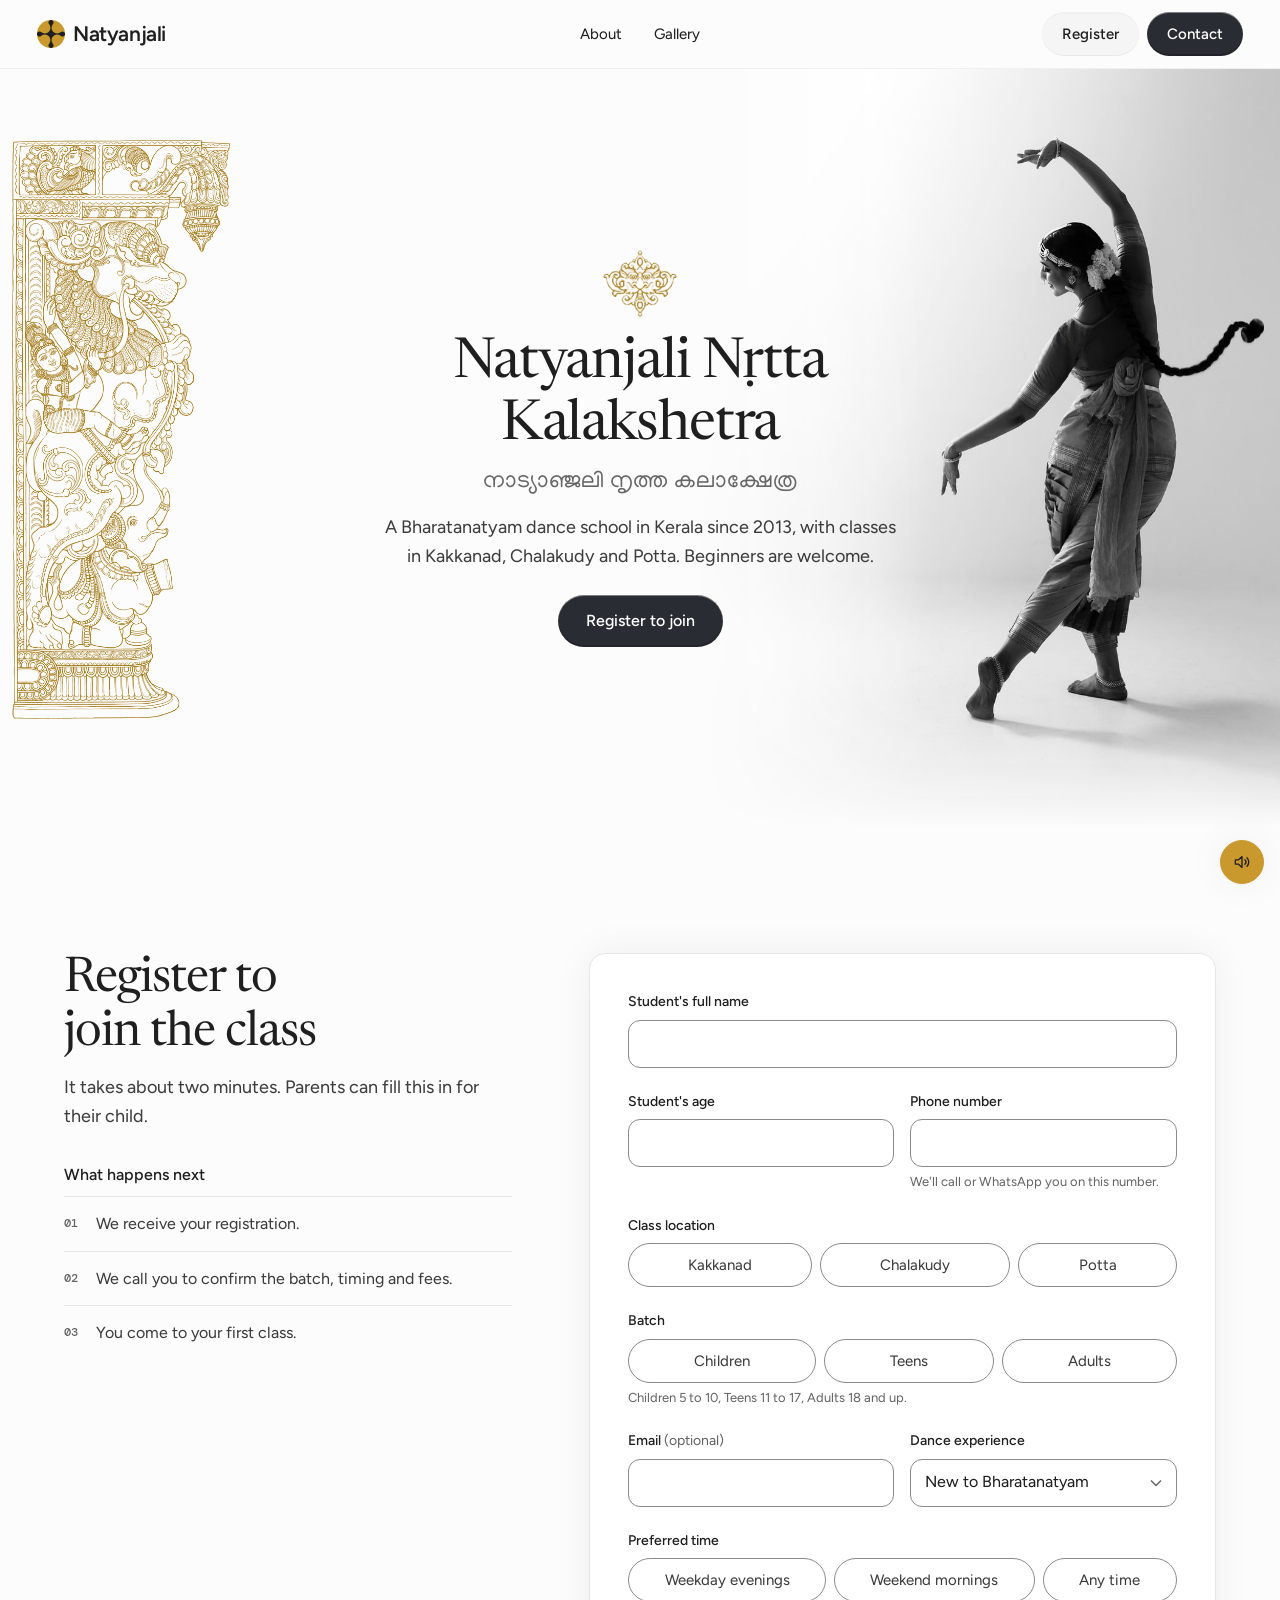
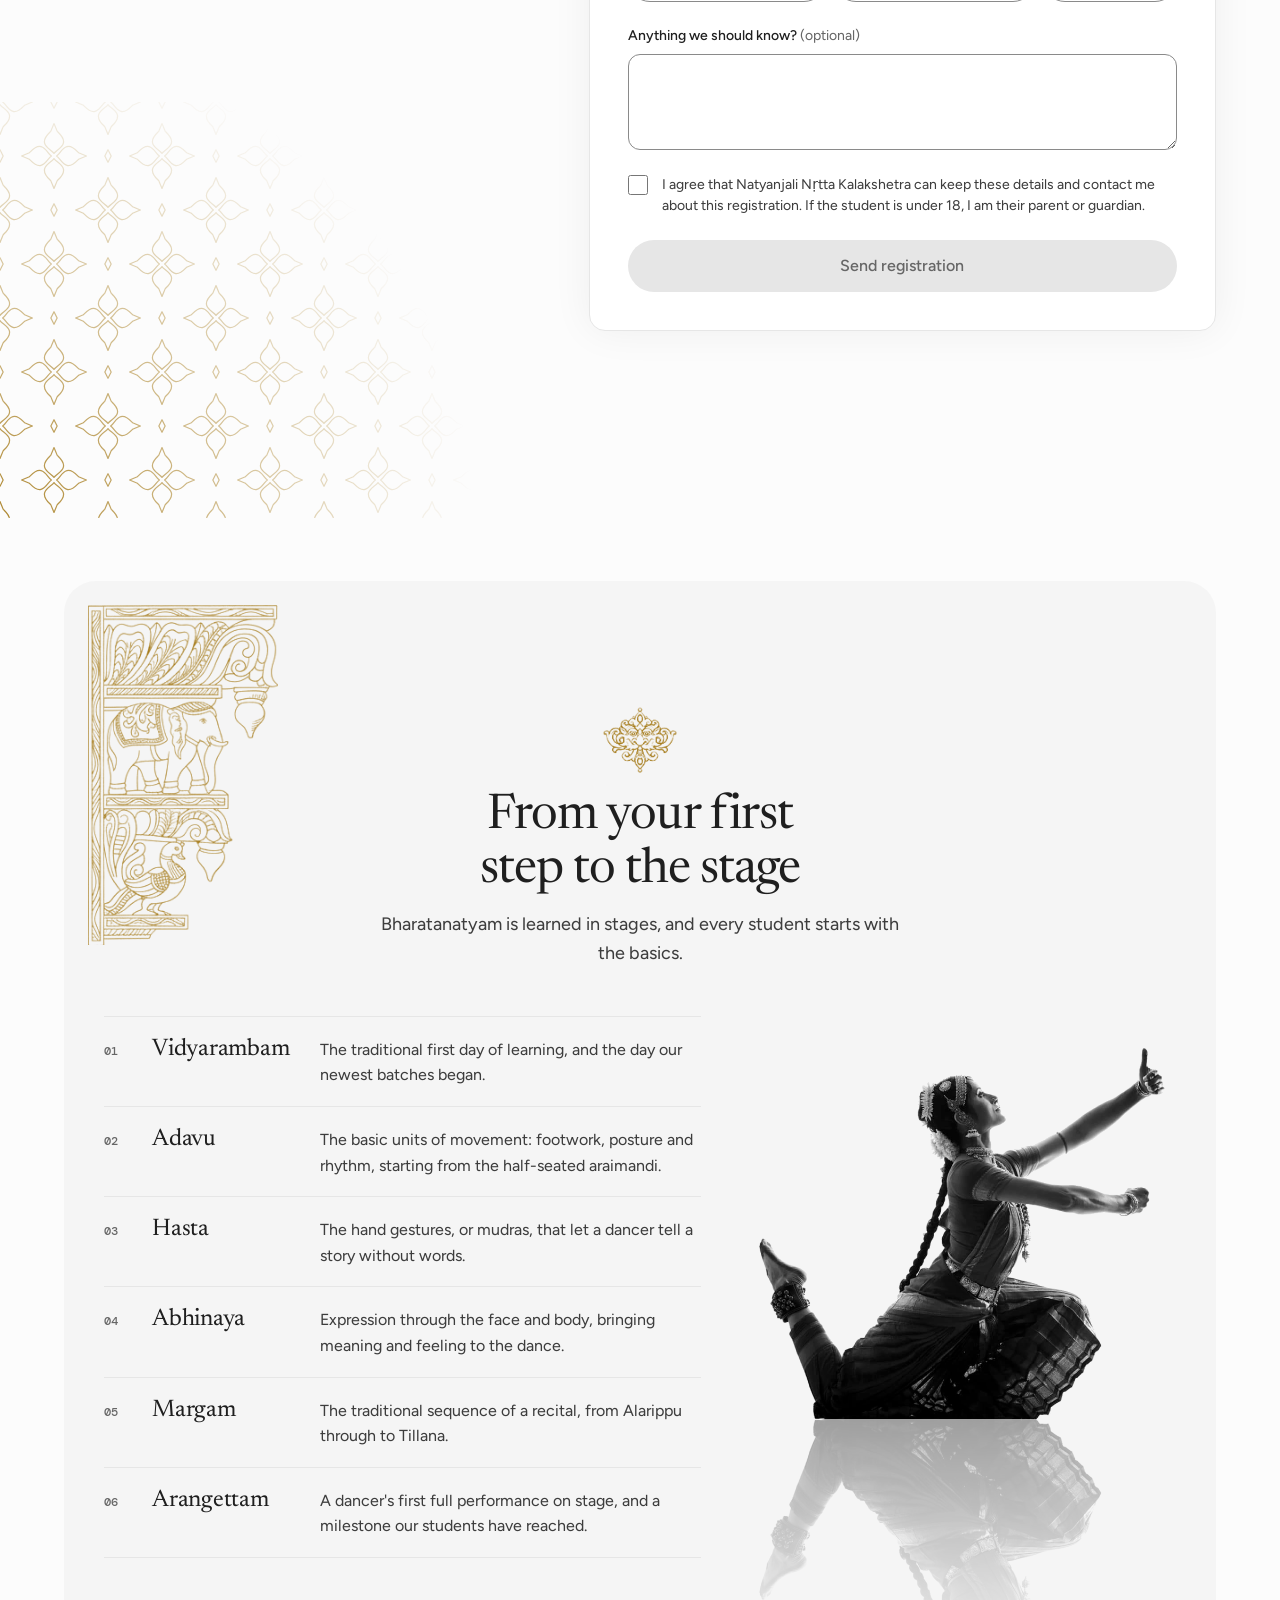
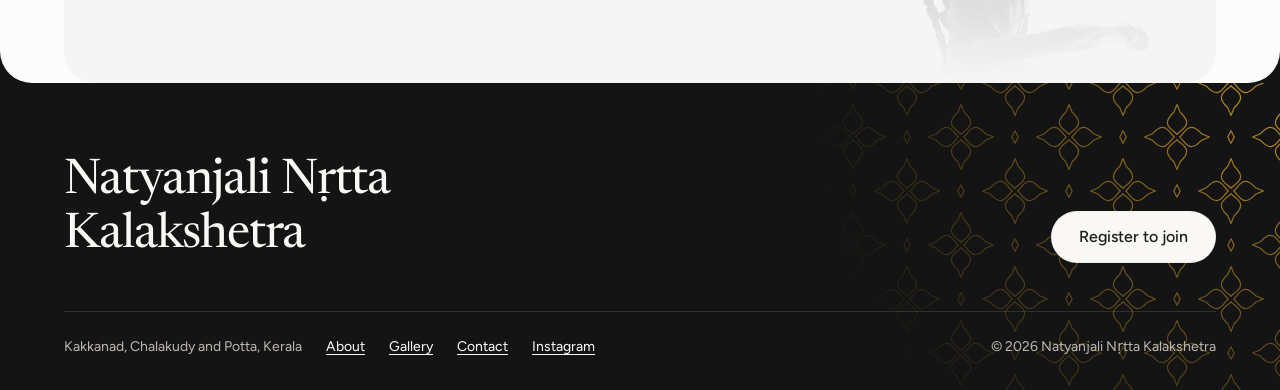
==== index.html @ d90ac561 "Preview of the Natyanjali Nṛtta Kalakshetra website Temporary copy for client review. It will be del" ====
<!doctype html>
<html lang="en">
<head>
  <meta charset="utf-8">
  <meta name="robots" content="noindex, nofollow">
  <meta name="viewport" content="width=device-width, initial-scale=1">
  <title>Natyanjali Nṛtta Kalakshetra | Bharatanatyam classes in Kerala</title>
  <meta name="description" content="Register to learn Bharatanatyam at Natyanjali Nṛtta Kalakshetra, a dance school in Kerala since 2013, with classes in Kakkanad, Chalakudy and Potta.">
  <meta property="og:title" content="Natyanjali Nṛtta Kalakshetra">
  <meta property="og:description" content="Bharatanatyam classes in Kakkanad, Chalakudy and Potta, Kerala. Register to join.">
  <meta property="og:type" content="website">
  <meta name="theme-color" content="#fcfcfc">
  <link rel="icon" href="favicon.svg" type="image/svg+xml">
  <link rel="preload" as="image" href="images/dancer-standing.jpg">
  <link rel="preconnect" href="https://fonts.googleapis.com">
  <link rel="preconnect" href="https://fonts.gstatic.com" crossorigin>
  <link rel="stylesheet" href="https://fonts.googleapis.com/css2?family=DM+Mono:wght@400&family=Figtree:wght@300..700&family=Manjari:wght@400&family=Newsreader:opsz,wght@6..72,400&display=swap">
  <script>
    // Opening animations only run on a visible page. They finish in under 2 seconds, so the
    // class always comes off at 2.5: if they ever stall, the text still appears.
    if (document.visibilityState === "visible" && !matchMedia("(prefers-reduced-motion: reduce)").matches) {
      document.documentElement.classList.add("animate-in");
      setTimeout(function () { document.documentElement.classList.remove("animate-in"); }, 2500);
    }
  </script>
  <link rel="stylesheet" href="css/tokens.css">
  <link rel="stylesheet" href="css/site.css">
</head>
<body>
  <a class="skip-link" href="#register">Skip to registration</a>

  <div class="page">
    <header class="nav">
      <div class="wrap nav-inner">
        <a class="brand" href="#top" aria-label="Natyanjali, back to top">
          <img src="favicon.svg" alt="" width="28" height="28">
          Natyanjali
        </a>
        <nav class="nav-links" aria-label="Pages">
          <a href="about.html">About</a>
          <a href="gallery.html">Gallery</a>
        </nav>
        <div class="nav-actions">
          <a class="btn btn-secondary" href="#register">Register</a>
          <a class="btn btn-primary" href="contact.html">Contact</a>
        </div>
      </div>
    </header>

    <main id="top">
      <section class="hero">
        <img class="hero-pillar" src="images/temple-pillar-gold.png" alt="" width="426" height="1131">
        <div class="wrap hero-inner">
          <div class="hero-text">
            <div class="ornament" aria-hidden="true">
              <img src="images/ornament-gold.png" alt="" width="390" height="352">
            </div>
            <h1 class="display">Natyanjali Nṛtta Kalakshetra</h1>
            <p class="hero-malayalam" lang="ml">നാട്യാഞ്ജലി നൃത്ത കലാക്ഷേത്ര</p>
            <p class="lede">A Bharatanatyam dance school in Kerala since 2013, with classes in Kakkanad, Chalakudy and Potta. Beginners are welcome.</p>
            <a class="btn btn-primary btn-large" href="#register">Register to join</a>
          </div>
        </div>
        <div class="hero-photo">
          <img src="images/dancer-standing.jpg" alt="A Bharatanatyam dancer seen from behind, one arm raised in a graceful curve, her long braid swinging out." width="1200" height="1500" fetchpriority="high">
        </div>
      </section>

      <section class="section wrap register" id="register" aria-labelledby="register-title">
        <div class="register-grid">
          <div class="register-intro">
            <h2 class="title" id="register-title">Register to join the class</h2>
            <p class="lede">It takes about two minutes. Parents can fill this in for their child.</p>
            <h3 class="next-steps-title">What happens next</h3>
            <ol class="next-steps">
              <li><span class="label">01</span><span>We receive your registration.</span></li>
              <li><span class="label">02</span><span>We call you to confirm the batch, timing and fees.</span></li>
              <li><span class="label">03</span><span>You come to your first class.</span></li>
            </ol>
          </div>

          <div class="card form-card">
            <form id="registration-form" novalidate>
              <div class="form-grid">
                <div class="field span-2" data-field="studentName">
                  <label class="field-label" for="studentName">Student's full name</label>
                  <input class="input" id="studentName" name="studentName" type="text" autocomplete="name" maxlength="120" required>
                  <p class="field-error" hidden></p>
                </div>

                <div class="field" data-field="age">
                  <label class="field-label" for="age">Student's age</label>
                  <input class="input" id="age" name="age" type="number" inputmode="numeric" min="3" max="99" required>
                  <p class="field-error" hidden></p>
                </div>

                <div class="field" data-field="phone">
                  <label class="field-label" for="phone">Phone number</label>
                  <input class="input" id="phone" name="phone" type="tel" inputmode="tel" autocomplete="tel" maxlength="20" required aria-describedby="phone-hint">
                  <p class="hint" id="phone-hint">We'll call or WhatsApp you on this number.</p>
                  <p class="field-error" hidden></p>
                </div>

                <fieldset class="field span-2" data-field="location">
                  <legend class="group-label">Class location</legend>
                  <div class="choice-row choice-short">
                    <label class="choice"><input type="radio" name="location" value="Kakkanad" required><span>Kakkanad</span></label>
                    <label class="choice"><input type="radio" name="location" value="Chalakudy"><span>Chalakudy</span></label>
                    <label class="choice"><input type="radio" name="location" value="Potta"><span>Potta</span></label>
                  </div>
                  <p class="field-error" hidden></p>
                </fieldset>

                <fieldset class="field span-2" data-field="batch">
                  <legend class="group-label">Batch</legend>
                  <div class="choice-row choice-short">
                    <label class="choice"><input type="radio" name="batch" value="Children" required><span>Children</span></label>
                    <label class="choice"><input type="radio" name="batch" value="Teens"><span>Teens</span></label>
                    <label class="choice"><input type="radio" name="batch" value="Adults"><span>Adults</span></label>
                  </div>
                  <p class="hint">Children 5 to 10, Teens 11 to 17, Adults 18 and up.</p>
                  <p class="field-error" hidden></p>
                </fieldset>

                <div class="field span-2" data-field="guardianName" id="guardian-field" hidden>
                  <label class="field-label" for="guardianName">Parent or guardian's name</label>
                  <input class="input" id="guardianName" name="guardianName" type="text" maxlength="120">
                  <p class="field-error" hidden></p>
                </div>

                <div class="field" data-field="email">
                  <label class="field-label" for="email">Email <span class="optional">(optional)</span></label>
                  <input class="input" id="email" name="email" type="email" autocomplete="email" maxlength="160">
                  <p class="field-error" hidden></p>
                </div>

                <div class="field" data-field="experience">
                  <label class="field-label" for="experience">Dance experience</label>
                  <select class="input" id="experience" name="experience">
                    <option>New to Bharatanatyam</option>
                    <option>Some training</option>
                    <option>Several years of training</option>
                    <option>Arangettam completed</option>
                  </select>
                </div>

                <fieldset class="field span-2" data-field="preferredTime">
                  <legend class="group-label">Preferred time</legend>
                  <div class="choice-row">
                    <label class="choice"><input type="radio" name="preferredTime" value="Weekday evenings" required><span>Weekday evenings</span></label>
                    <label class="choice"><input type="radio" name="preferredTime" value="Weekend mornings"><span>Weekend mornings</span></label>
                    <label class="choice"><input type="radio" name="preferredTime" value="Any time"><span>Any time</span></label>
                  </div>
                  <p class="field-error" hidden></p>
                </fieldset>

                <div class="field span-2" data-field="message">
                  <label class="field-label" for="message">Anything we should know? <span class="optional">(optional)</span></label>
                  <textarea class="input" id="message" name="message" rows="3" maxlength="1000"></textarea>
                </div>

                <div class="trap" aria-hidden="true">
                  <label for="website">Leave this empty</label>
                  <input id="website" name="website" type="text" tabindex="-1" autocomplete="off">
                </div>

                <div class="field span-2" data-field="consent">
                  <label class="consent">
                    <input type="checkbox" id="consent" name="consent" required>
                    <span>I agree that Natyanjali Nṛtta Kalakshetra can keep these details and contact me about this registration. If the student is under 18, I am their parent or guardian.</span>
                  </label>
                  <p class="field-error" hidden></p>
                </div>

                <div class="form-alert span-2" id="form-alert" role="alert" hidden></div>

                <div class="span-2">
                  <button class="btn btn-primary btn-large btn-block is-waiting" id="submit-button" type="submit">Send registration</button>
                </div>
              </div>
            </form>

            <div class="done" id="form-done" tabindex="-1" hidden>
              <div class="done-check" aria-hidden="true">
                <svg width="24" height="24" viewBox="0 0 24 24" fill="none" stroke="currentColor" stroke-width="2.2"><path d="m5 12.5 4.5 4.5L19 7.5"/></svg>
              </div>
              <h3 class="heading" id="done-title"></h3>
              <p id="done-text"></p>
              <div class="done-actions">
                <a class="btn btn-primary" id="done-whatsapp" target="_blank" rel="noopener" hidden>Send on WhatsApp</a>
                <button class="btn btn-secondary" id="done-again" type="button">Register another student</button>
              </div>
            </div>
          </div>
        </div>
      </section>

      <div class="wrap about-journey">
        <section class="section journey-panel" id="journey" aria-labelledby="journey-title">
          <img class="journey-bracket" src="images/temple-bracket-gold.png" alt="" width="212" height="380" loading="lazy">
          <div class="wrap">
            <div class="section-head">
              <div class="ornament" aria-hidden="true">
                <img src="images/ornament-gold.png" alt="" width="390" height="352">
              </div>
              <h2 class="title" id="journey-title">From your first step to the stage</h2>
              <p class="lede">Bharatanatyam is learned in stages, and every student starts with the basics.</p>
            </div>
            <div class="journey-grid">
              <ol class="journey-list">
                <li>
                  <span class="label">01</span>
                  <span class="journey-name">Vidyarambam</span>
                  <span class="journey-text">The traditional first day of learning, and the day our newest batches began.</span>
                </li>
                <li>
                  <span class="label">02</span>
                  <span class="journey-name">Adavu</span>
                  <span class="journey-text">The basic units of movement: footwork, posture and rhythm, starting from the half-seated araimandi.</span>
                </li>
                <li>
                  <span class="label">03</span>
                  <span class="journey-name">Hasta</span>
                  <span class="journey-text">The hand gestures, or mudras, that let a dancer tell a story without words.</span>
                </li>
                <li>
                  <span class="label">04</span>
                  <span class="journey-name">Abhinaya</span>
                  <span class="journey-text">Expression through the face and body, bringing meaning and feeling to the dance.</span>
                </li>
                <li>
                  <span class="label">05</span>
                  <span class="journey-name">Margam</span>
                  <span class="journey-text">The traditional sequence of a recital, from Alarippu through to Tillana.</span>
                </li>
                <li>
                  <span class="label">06</span>
                  <span class="journey-name">Arangettam</span>
                  <span class="journey-text">A dancer's first full performance on stage, and a milestone our students have reached.</span>
                </li>
              </ol>
              <figure class="seated-figure">
                <img src="images/dancer-seated.png" alt="A Bharatanatyam dancer kneeling in a low pose, both arms stretched forward and her gaze lifted." width="960" height="952" loading="lazy">
                <div class="seated-reflection" aria-hidden="true">
                  <img src="images/dancer-seated.png" alt="" width="960" height="952" loading="lazy">
                </div>
              </figure>
            </div>
          </div>
        </section>
      </div>

    </main>
  </div>

  <footer class="footer">
    <div class="wrap">
      <div class="footer-top">
        <p class="footer-name">Natyanjali Nṛtta Kalakshetra</p>
        <a class="btn btn-secondary btn-large" href="#register">Register to join</a>
      </div>
      <div class="footer-bottom">
        <ul class="footer-contact" id="footer-contact">
          <li id="footer-address">Kerala, India</li>
          <li><a href="about.html">About</a></li>
          <li><a href="gallery.html">Gallery</a></li>
          <li><a href="contact.html">Contact</a></li>
          <li><a id="footer-instagram" target="_blank" rel="noopener">Instagram</a></li>
        </ul>
        <span>&copy; <span id="year">2026</span> Natyanjali Nṛtta Kalakshetra</span>
      </div>
    </div>
    <div class="footer-rosette" aria-hidden="true">
      <svg id="rosette" viewBox="0 0 1000 1000"></svg>
    </div>
  </footer>

  <script src="js/config.js"></script>
  <script src="js/main.js"></script>
  <script src="js/music.js"></script>
</body>
</html>
---- css/tokens.css ----
/* ==========================================================================
   Natyanjali design tokens
   Values follow the visual language of sarvam.ai/brand-guidelines.
   Change a value here and it updates across the whole site.
   See DESIGN.md for how each token is meant to be used.
   ========================================================================== */

:root {
  color-scheme: light;

  /* Surfaces */
  --surface: #fcfcfc;
  --surface-raised: #ffffff;
  --surface-2: #f5f5f5;
  --surface-3: #f0f0f0;
  --surface-inverse: #141414;

  /* Strokes */
  --stroke: #e6e6e6;
  --stroke-soft: #f0f0f0;
  --stroke-strong: #8a8a8a; /* form controls: 3:1 against the surface */

  /* Text */
  --text: #1f1f1f;
  --text-2: #3d3d3d;
  --text-3: #666666;
  --text-inverse: #faf8f5;
  --text-inverse-2: #b9b4ae;

  /* Brand */
  --blue: #393cc1;
  --ink: #2a2c33; /* primary button */
  --danger: #b3261e;

  /* The footer rosette. The logo's disc in favicon.svg uses the same value. */
  --gold-on-dark: #c9992e;

  /* Type families */
  --font-display: "Newsreader", "Noto Serif Malayalam", Georgia, serif;
  --font-body: "Figtree", "Noto Sans Malayalam", system-ui, sans-serif;
  --font-mono: "DM Mono", ui-monospace, Menlo, monospace;
  --font-malayalam: "Manjari", "Noto Sans Malayalam", sans-serif;

  /* Type scale */
  --text-display: clamp(2.5rem, 1.45rem + 4.6vw, 4.5rem);
  --text-title: clamp(2rem, 1.55rem + 1.9vw, 3.25rem);
  --text-heading: 1.625rem;
  --text-lede: 1.125rem;
  --text-body: 1rem;
  --text-small: 0.875rem;
  --text-label: 0.75rem;

  --weight-regular: 425;
  --weight-medium: 525;

  /* Spacing */
  --space-1: 0.25rem;
  --space-2: 0.5rem;
  --space-3: 0.75rem;
  --space-4: 1rem;
  --space-5: 1.5rem;
  --space-6: 2rem;
  --space-7: 3rem;
  --space-8: 4.5rem;
  --space-9: clamp(4.5rem, 3rem + 6vw, 8rem);

  /* Layout */
  --page-max: 72rem;
  --reading-max: 36rem;
  --gutter: clamp(1rem, 0.5rem + 2.5vw, 2.5rem);
  --nav-height: 68px;

  /* Radii */
  --radius-sm: 0.5rem;
  --radius-md: 0.75rem;
  --radius-lg: 1rem;
  --radius-xl: 2rem;
  --radius-pill: 999px;

  /* Elevation */
  --shadow-card: 0 0 40px 0 #0000000f;
  --shadow-button-primary: inset 0 1px 0 0 #ffffff66, inset 0 -2px 0 0 #00000033;
  --shadow-button-secondary: inset 0 2px 0 0 #c8c8c81a, inset 0 -1px 0 0 #0000000d;

  /* Focus */
  --focus-ring: 0 0 0 3px #393cc140;
  --danger-ring: 0 0 0 3px #b3261e26;

  /* Motion */
  --ease-out: cubic-bezier(0.16, 1, 0.3, 1);
  --ease-in-out: cubic-bezier(0.4, 0, 0.2, 1);
  --duration-fast: 150ms;
  --duration-base: 450ms;
}
---- css/site.css ----
/* ==========================================================================
   Base
   ========================================================================== */

*, *::before, *::after { box-sizing: border-box; }

html {
  scroll-behavior: smooth;
  scroll-padding-top: calc(var(--nav-height) + var(--space-5));
  -webkit-text-size-adjust: 100%;
}

body {
  margin: 0;
  background: var(--surface-inverse);
  color: var(--text-2);
  font-family: var(--font-body);
  font-size: var(--text-body);
  font-weight: var(--weight-regular);
  line-height: 1.6;
  -webkit-font-smoothing: antialiased;
}

h1, h2, h3, p, ol, ul, dl, dd, fieldset, legend { margin: 0; padding: 0; }
ol, ul { list-style: none; }
fieldset { border: 0; min-width: 0; }
a { color: inherit; }
img, svg, iframe { display: block; max-width: 100%; }
img { height: auto; }
[hidden] { display: none !important; }

:focus-visible {
  outline: 2px solid var(--blue);
  outline-offset: 2px;
}

.skip-link {
  position: absolute;
  left: var(--space-4);
  top: -4rem;
  z-index: 100;
  padding: var(--space-2) var(--space-4);
  border-radius: var(--radius-pill);
  background: var(--ink);
  color: #fff;
}
.skip-link:focus { top: var(--space-3); }

.page {
  background: var(--surface);
  border-radius: 0 0 var(--radius-xl) var(--radius-xl);
}

.wrap {
  width: min(100%, calc(var(--page-max) + var(--gutter) * 2));
  margin-inline: auto;
  padding-inline: var(--gutter);
}

/* ==========================================================================
   Type
   ========================================================================== */

.display, .title {
  color: var(--text);
  font-family: var(--font-display);
  font-weight: 400;
  letter-spacing: -0.02em;
  line-height: 1.1;
  text-wrap: balance;
}
.display { font-size: var(--text-display); }
.title { font-size: var(--text-title); }

.lede {
  color: var(--text-2);
  font-size: var(--text-lede);
  line-height: 1.6;
  text-wrap: pretty;
}

.heading {
  color: var(--text);
  font-size: var(--text-heading);
  font-weight: var(--weight-medium);
  line-height: 1.33;
}

.label {
  font-family: var(--font-mono);
  font-size: var(--text-label);
  letter-spacing: 0.02em;
  line-height: 1.35;
}

/* The small gold ornament that sits above headings */
.ornament {
  width: 76px;
  margin-inline: auto;
}
.ornament img { width: 100%; height: auto; }

/* ==========================================================================
   Buttons
   ========================================================================== */

.btn {
  display: inline-flex;
  align-items: center;
  justify-content: center;
  gap: var(--space-2);
  min-height: 44px;
  padding: var(--space-2) 1.25rem;
  border: 0;
  border-radius: var(--radius-pill);
  font: inherit;
  font-size: 0.9375rem;
  font-weight: var(--weight-medium);
  line-height: 1.2;
  text-decoration: none;
  cursor: pointer;
  transition: background-color var(--duration-fast) var(--ease-in-out), color var(--duration-fast) var(--ease-in-out), box-shadow var(--duration-fast) var(--ease-in-out), transform var(--duration-fast) var(--ease-in-out);
}
.btn:active { transform: translateY(1px); }

.btn-primary {
  background: var(--ink);
  box-shadow: var(--shadow-button-primary);
  color: #fff;
}
/* On hover the button fills with gold and the text turns dark, which keeps it readable (about 6:1). */
.btn-primary:hover:not(.is-waiting) {
  background: var(--gold-on-dark);
  box-shadow: none;
  color: var(--text);
}

.btn-secondary {
  background: var(--surface-2);
  box-shadow: var(--shadow-button-secondary);
  color: var(--text);
}
.btn-secondary:hover { background: var(--stroke); }

.btn-large { min-height: 52px; padding-inline: 1.75rem; font-size: 1rem; }
.btn-block { width: 100%; }

/* Waits for the consent tick. Still clickable, so it can explain what's missing. */
.btn-primary.is-waiting { background: var(--stroke); box-shadow: none; color: var(--text-3); }
.btn-primary[aria-busy="true"] { cursor: progress; opacity: 0.75; }

/* ==========================================================================
   Navigation
   ========================================================================== */

.nav {
  position: sticky;
  top: 0;
  z-index: 50;
  background: #fcfcfcd9;
  -webkit-backdrop-filter: blur(14px);
  backdrop-filter: blur(14px);
  box-shadow: 0 1px 0 var(--stroke-soft);
}

/* The bar runs the full width of the screen: logo at the far left, buttons at the far right, with the same padding either side */
.nav-inner {
  display: grid;
  grid-template-columns: 1fr auto 1fr;
  align-items: center;
  gap: var(--space-5);
  height: var(--nav-height);
  width: 100%;
  margin: 0;
  padding-inline: clamp(1rem, 0.4rem + 2.4vw, 2.5rem);
}
.brand { justify-self: start; }

.brand {
  display: inline-flex;
  align-items: center;
  gap: var(--space-2);
  color: var(--text);
  font-size: 1.3125rem;
  font-weight: 600;
  letter-spacing: -0.02em;
  text-decoration: none;
}
.brand img { width: 28px; height: 28px; }

.nav-links { display: flex; gap: var(--space-6); }
.nav-links a {
  color: var(--text);
  font-size: 0.9375rem;
  text-decoration: none;
}
.nav-links a:hover { color: var(--text-3); }

.nav-actions { display: flex; justify-self: end; gap: var(--space-2); }

/* ==========================================================================
   Hero: the title on the left, the dancer on the right, as one section
   ========================================================================== */

.hero {
  position: relative;
  display: flex;
  align-items: center;
  overflow: hidden;
  min-height: var(--hero-h);
}

.hero-inner { position: relative; z-index: 1; padding-block: var(--space-7); }

/* The gold temple pillar on the left balances the dancer on the right. Both are sized from the same
   height (--hero-h) so the pillar always runs from her raised hand down to her feet. */
.hero {
  --hero-h: min(calc(100svh - var(--nav-height)), 760px);
  --fig-scale: 1.2;                                  /* the photo's height, as a multiple of --hero-h */
  --fig-h: calc(var(--hero-h) * var(--fig-scale) * 0.634);   /* from her raised hand to her feet */
  --fig-base: calc(var(--hero-h) * var(--fig-scale) * 0.12); /* her feet, measured up from the section's bottom */
  --pillar-w: clamp(190px, 54vw, 320px);             /* phones only, see below */
  --pillar-edge: 0.75rem;
}
.hero-pillar {
  position: absolute;
  bottom: var(--fig-base);
  left: var(--pillar-edge);
  height: var(--fig-h);
  width: auto;
  pointer-events: none;
}

.hero .display { font-size: clamp(2.25rem, 4.4vw, 4rem); }

/* The text block is centred on the whole section. The dancer sits to its right, the pillar to its left. */
.hero-text {
  margin-inline: auto;
  width: min(32rem, 44vw);
  text-align: center;
}
.hero-text .ornament { margin: 0 auto var(--space-4); }

.hero-malayalam {
  margin-top: var(--space-2);
  color: var(--text-3);
  font-family: var(--font-malayalam);
  font-size: clamp(1.125rem, 1rem + 0.6vw, 1.5rem);
  line-height: 1.5;
}

.hero-text .lede { margin: var(--space-3) auto var(--space-5); }

/* The photo's light side and floor fade into the page. Its dark corner keeps the right edge. */
.hero-photo { position: absolute; inset: 0; pointer-events: none; }
.hero-photo img {
  position: absolute;
  /* On narrower screens the dancer moves further right, off the centred text. Her dark corner is just cropped. */
  right: calc(-1 * clamp(40px, (1560px - 100vw) * 0.5, 150px));
  bottom: 0;
  width: auto;
  max-width: none;
  height: calc(var(--hero-h) * var(--fig-scale));
  -webkit-mask-image: linear-gradient(90deg, transparent 0%, #000 32%), linear-gradient(180deg, #000 86%, transparent 100%);
  mask-image: linear-gradient(90deg, transparent 0%, #000 32%), linear-gradient(180deg, #000 86%, transparent 100%);
  -webkit-mask-composite: source-in;
  mask-composite: intersect;
}

/* On narrow laptop and tablet screens the dancer is a little smaller and sits further right, clear of the centred text */
@media (min-width: 861px) and (max-width: 1000px) {
  .hero { --fig-scale: 1; }
  .hero-photo img { right: -130px; }
}

/* ==========================================================================
   Registration
   ========================================================================== */

.register { padding-bottom: 0; }

.register-grid {
  display: grid;
  grid-template-columns: minmax(0, 5fr) minmax(0, 7fr);
  gap: clamp(var(--space-6), 6vw, 6rem);
  align-items: start;
}

.register-intro { position: sticky; top: calc(var(--nav-height) + var(--space-6)); }
.register-intro .lede { margin-top: var(--space-3); }

/* A soft clearing, so the gold pattern passes around this text and not through it */
.register-intro { background: var(--surface); box-shadow: 0 0 28px 28px var(--surface); }

.next-steps-title { margin-top: var(--space-6); margin-bottom: var(--space-2); color: var(--text); font-size: var(--text-body); font-weight: var(--weight-medium); }
.next-steps li {
  display: grid;
  grid-template-columns: 2rem 1fr;
  padding-block: 0.875rem;
  border-top: 1px solid var(--stroke);
}
.next-steps .label { padding-top: 0.25rem; color: var(--text-3); }

.card {
  background: var(--surface-raised);
  border: 1px solid var(--stroke);
  border-radius: var(--radius-lg);
}

.form-card { padding: clamp(var(--space-5), 3vw, 2.5rem); box-shadow: var(--shadow-card); }

/* ==========================================================================
   Form
   ========================================================================== */

.form-grid {
  display: grid;
  grid-template-columns: repeat(2, minmax(0, 1fr));
  gap: var(--space-5) var(--space-4);
}
.span-2 { grid-column: 1 / -1; }

.field-label, .group-label {
  display: block;
  margin-bottom: var(--space-2);
  color: var(--text);
  font-size: var(--text-small);
  font-weight: var(--weight-medium);
  line-height: 1.4;
}
.optional { color: var(--text-3); font-weight: var(--weight-regular); }
.hint { margin-top: 0.375rem; color: var(--text-3); font-size: 0.8125rem; line-height: 1.4; }

.input {
  display: block;
  width: 100%;
  min-height: 48px;
  padding: 0.6875rem 0.875rem;
  border: 1px solid var(--stroke-strong);
  border-radius: var(--radius-md);
  background: #fff;
  color: var(--text);
  font: inherit;
  font-size: 1rem; /* 16px stops iOS zooming on focus */
  line-height: 1.4;
  transition: border-color var(--duration-fast), box-shadow var(--duration-fast);
}
.input:hover { border-color: var(--text-3); }
.input:focus { border-color: var(--blue); box-shadow: var(--focus-ring); outline: none; }
textarea.input { min-height: 96px; resize: vertical; }

select.input {
  appearance: none;
  padding-right: 2.5rem;
  background-image: url("data:image/svg+xml,%3Csvg xmlns='http://www.w3.org/2000/svg' width='12' height='8' fill='none' stroke='%23666' stroke-width='1.5'%3E%3Cpath d='m1 1.5 5 5 5-5'/%3E%3C/svg%3E");
  background-position: right 0.875rem center;
  background-repeat: no-repeat;
}

.field.has-error .input { border-color: var(--danger); box-shadow: var(--danger-ring); }
.field-error {
  margin-top: 0.375rem;
  color: var(--danger);
  font-size: 0.8125rem;
  font-weight: var(--weight-medium);
  line-height: 1.4;
}

/* Pill radios */
.choice-row { display: flex; flex-wrap: wrap; gap: var(--space-2); }
.choice { position: relative; flex: 1 1 auto; }
.choice input { position: absolute; inset: 0; margin: 0; opacity: 0; cursor: pointer; }
.choice span {
  display: flex;
  align-items: center;
  justify-content: center;
  min-height: 44px;
  padding: 0.5rem 1rem;
  border: 1px solid var(--stroke-strong);
  border-radius: var(--radius-pill);
  background: #fff;
  color: var(--text-2);
  font-size: 0.9375rem;
  line-height: 1.2;
  text-align: center;
  transition: background-color var(--duration-fast), color var(--duration-fast), border-color var(--duration-fast);
}
.choice input:hover + span { border-color: var(--text-3); }
.choice input:checked + span { border-color: var(--ink); background: var(--ink); box-shadow: var(--shadow-button-primary); color: #fff; }
.choice input:focus-visible + span { outline: 2px solid var(--blue); outline-offset: 2px; }
.field.has-error .choice span { border-color: var(--danger); }

/* Consent */
.consent {
  display: grid;
  grid-template-columns: 22px 1fr;
  gap: var(--space-3);
  color: var(--text-2);
  font-size: var(--text-small);
  line-height: 1.5;
  cursor: pointer;
}
.consent input {
  width: 20px;
  height: 20px;
  margin: 1px 0 0;
  accent-color: var(--ink);
  cursor: pointer;
}

/* Spam trap: bots fill this in, people never see it */
.trap { position: absolute; left: -9999px; width: 1px; height: 1px; overflow: hidden; }

.form-alert {
  padding: var(--space-3) var(--space-4);
  border-radius: var(--radius-md);
  background: #b3261e0f;
  color: var(--danger);
  font-size: var(--text-small);
  font-weight: var(--weight-medium);
}
.form-alert a { color: inherit; }

/* Success panel */
.done { text-align: center; padding-block: var(--space-5); }
.done:focus { outline: none; }
.done-check {
  display: grid;
  place-items: center;
  width: 52px;
  height: 52px;
  margin: 0 auto var(--space-4);
  border-radius: 50%;
  background: linear-gradient(180deg, #d5650f 0%, #eaaf1c 100%);
  color: #fff;
}
.done .heading { margin-bottom: var(--space-2); }
.done-actions { display: flex; flex-wrap: wrap; justify-content: center; gap: var(--space-2); margin-top: var(--space-5); }

/* ==========================================================================
   Sections
   ========================================================================== */

.section { padding-block: var(--space-9); }

.section-head { max-width: var(--reading-max); margin-inline: auto; text-align: center; }
.section-head .ornament { margin-bottom: var(--space-4); }
.section-head .lede { margin-top: var(--space-3); }

/* ==========================================================================
   About page
   ========================================================================== */

.nav-links a[aria-current="page"] { font-weight: var(--weight-medium); text-decoration: underline; text-underline-offset: 4px; }

.about-head { padding-block: var(--space-8) var(--space-7); text-align: center; overflow-x: clip; /* the turning side motifs must not widen the page */ }
.about-head .ornament { margin-bottom: var(--space-4); }
.about-head .lede { max-width: 36rem; margin: var(--space-4) auto 0; }

.about-cards { display: grid; grid-template-columns: repeat(2, minmax(0, 1fr)); gap: var(--space-5); }
.about-card { padding: clamp(var(--space-5), 3vw, 2.5rem); }
.about-card .label { display: block; margin-bottom: var(--space-2); color: var(--text-3); }
.about-card p:not(.label) { margin-top: var(--space-2); font-size: var(--text-lede); }
.about-places { margin-top: var(--space-3); }
.about-places li { padding-block: var(--space-3); border-top: 1px solid var(--stroke); color: var(--text); font-size: var(--text-lede); font-weight: var(--weight-medium); }
.about-places li:last-child { border-bottom: 1px solid var(--stroke); }

.contact-list { margin-top: var(--space-3); }
.contact-list > div { padding-block: var(--space-3); border-top: 1px solid var(--stroke); }
.contact-list > div:last-child { border-bottom: 1px solid var(--stroke); }
.contact-list dt { color: var(--text-3); }
.contact-list a { color: var(--text); font-size: var(--text-lede); font-weight: var(--weight-medium); overflow-wrap: anywhere; text-underline-offset: 3px; }

/* Contact page: the details card beside the message form */
.contact-top { align-items: start; }
.contact-form-card { box-shadow: var(--shadow-card); }
.contact-form-card .title { margin-bottom: var(--space-5); }
.contact-form-card .done { margin-top: var(--space-2); }

/* Contact page: one card with a map for each class location */
.locations { padding-top: var(--space-8); }
.locations .section-head .label { display: block; margin-bottom: var(--space-2); color: var(--text-3); }
.location-grid {
  display: grid;
  grid-template-columns: repeat(3, minmax(0, 1fr));
  gap: var(--space-5);
  margin-top: var(--space-7);
}
.location-card { display: flex; flex-direction: column; overflow: hidden; box-shadow: var(--shadow-card); }
.location-map {
  display: block;
  width: 100%;
  aspect-ratio: 4 / 3;
  border: 0;
  border-bottom: 1px solid var(--stroke);
  background: var(--surface-2);
}
/* On touch screens the map is a picture, so a finger swiping down the page doesn't get caught by it.
   The Get directions button opens the full, interactive map instead. */
@media (hover: none) { .location-map { pointer-events: none; } }
.location-body { display: flex; flex: 1; flex-direction: column; gap: var(--space-2); padding: var(--space-5); }
.location-body .label { color: var(--text-3); }
.location-address { flex: 1; margin-bottom: var(--space-3); color: var(--text-2); line-height: 1.5; }

/* About page: the tutor's portrait beside her name */
.tutor-card { display: grid; grid-template-columns: minmax(0, 0.95fr) minmax(0, 1fr); gap: var(--space-5); align-items: center; }
.tutor-portrait { margin: 0; overflow: hidden; aspect-ratio: 4 / 5; border-radius: var(--radius-lg); background: var(--surface-3); }
.tutor-portrait img { width: 100%; height: 100%; object-fit: cover; }

/* Gallery page: small photos in columns of different heights, like a Pinterest board.
   Each photo keeps its own shape, and the columns fill from left to right. */
.gallery { padding-bottom: var(--space-7); }
.gallery .section-head .label { display: block; margin-bottom: var(--space-2); color: var(--text-3); }
.gallery-grid { --gallery-gap: var(--space-3); columns: 11rem; column-gap: var(--gallery-gap); margin-top: var(--space-7); }
.gallery-item { margin: 0 0 var(--gallery-gap); break-inside: avoid; }
/* Set up by js/gallery.js: real columns, with each photo placed in the shortest one */
.gallery-grid.is-masonry { display: flex; columns: auto; align-items: flex-start; }
.gallery-column { display: flex; flex: 1 1 0; flex-direction: column; gap: var(--gallery-gap); min-width: 0; }
.gallery-grid.is-masonry .gallery-item { width: 100%; margin: 0; }
.gallery-open {
  display: block;
  width: 100%;
  padding: 0;
  overflow: hidden;
  border: 0;
  border-radius: var(--radius-md);
  background: var(--surface-3);
  box-shadow: var(--shadow-card);
  cursor: zoom-in;
}
.gallery-open img { display: block; width: 100%; height: auto; transition: transform var(--duration-base) var(--ease-out); }
.gallery-open:hover img { transform: scale(1.04); }
.gallery-open:focus-visible { outline: 2px solid var(--blue); outline-offset: 3px; }

/* The photo viewer */
.lightbox {
  position: fixed;
  inset: 0;
  width: 100%;
  height: 100%;
  max-width: none;
  max-height: none;
  margin: 0;
  padding: 0;
  border: 0;
  background: #111111f2;
  color: #fff;
}
.lightbox[open] { display: flex; align-items: center; justify-content: center; padding: var(--space-5) var(--space-8); }
.lightbox::backdrop { background: transparent; }
.lightbox-figure { display: flex; flex-direction: column; align-items: center; gap: var(--space-3); max-width: 100%; margin: 0; }
.lightbox-figure img { width: auto; max-width: 100%; height: auto; max-height: calc(100vh - 8rem); max-height: calc(100dvh - 8rem); object-fit: contain; border-radius: var(--radius-md); }
.lightbox-figure figcaption { color: #e8e4dd; font-size: var(--text-small); line-height: 1.5; text-align: center; }
.lightbox-button {
  position: absolute;
  display: grid;
  place-items: center;
  width: 48px;
  height: 48px;
  padding: 0;
  border: 1px solid #ffffff40;
  border-radius: var(--radius-pill);
  background: #ffffff14;
  color: #fff;
  cursor: pointer;
  transition: background-color var(--duration-fast) var(--ease-in-out), color var(--duration-fast) var(--ease-in-out);
}
.lightbox-button:hover { border-color: var(--gold-on-dark); background: var(--gold-on-dark); color: var(--text); }
.lightbox-button:focus-visible { outline: 2px solid #fff; outline-offset: 3px; }
.lightbox-close { top: var(--space-4); right: var(--space-4); }
.lightbox-prev { left: var(--space-4); top: 50%; transform: translateY(-50%); }
.lightbox-next { right: var(--space-4); top: 50%; transform: translateY(-50%); }

.about-journey { margin-top: var(--space-9); }

/* Cropped to the dancer, so the photo's floor and corners don't show as a box */
.leap-photo { aspect-ratio: 600 / 660; object-fit: cover; object-position: 50% 42%; }

.about-cta { text-align: center; }
.about-cta .btn { margin-top: var(--space-5); }

/* ==========================================================================
   Journey
   ========================================================================== */

.journey-panel { background: var(--surface-2); border-radius: var(--radius-xl); }

.journey-grid {
  display: grid;
  grid-template-columns: minmax(0, 7fr) minmax(0, 5fr);
  gap: var(--space-7);
  align-items: center;
  margin-top: var(--space-7);
}

/* The seated dancer, cut at the floor line, with a short mirrored reflection below */
.seated-figure img {
  width: 100%;
  aspect-ratio: 960 / 908;
  object-fit: cover;
  object-position: top;
}
.seated-figure > img {
  -webkit-mask-image: linear-gradient(90deg, transparent 0%, #000 2.5%, #000 98%, transparent 100%), linear-gradient(180deg, transparent 0%, #000 6%);
  mask-image: linear-gradient(90deg, transparent 0%, #000 2.5%, #000 98%, transparent 100%), linear-gradient(180deg, transparent 0%, #000 6%);
  -webkit-mask-composite: source-in;
  mask-composite: intersect;
}
/* The reflection runs to the bottom edge of the grey panel, so the panel has no bottom padding here */
#journey { padding-bottom: 0; overflow: hidden; }
#journey .journey-grid { align-items: stretch; }
#journey .journey-list { align-self: center; padding-bottom: var(--space-9); }
.seated-figure { display: flex; flex-direction: column; margin: 0; }
.seated-reflection {
  position: relative; /* its image sits out of flow, so it fills the panel without making it taller */
  flex: 1;
  overflow: hidden;
  opacity: 0.35;
  -webkit-mask-image: linear-gradient(180deg, #000 0%, transparent 100%);
  mask-image: linear-gradient(180deg, #000 0%, transparent 100%);
}
.seated-reflection img { position: absolute; top: 0; left: 0; transform: scaleY(-1); filter: blur(0.6px); }

.journey-list li {
  display: grid;
  grid-template-columns: 2rem minmax(0, 9.5rem) minmax(0, 1fr);
  gap: var(--space-4);
  align-items: baseline;
  padding-block: 1.125rem;
  border-top: 1px solid var(--stroke);
}
.journey-list li:last-child { border-bottom: 1px solid var(--stroke); }
.journey-list .label { color: var(--text-3); }
.journey-name { color: var(--text); font-family: var(--font-display); font-size: 1.5rem; letter-spacing: -0.01em; line-height: 1.2; }
.journey-text { color: var(--text-2); }

/* ==========================================================================
   Instagram
   ========================================================================== */

.ig-frame { max-width: 44rem; margin: var(--space-6) auto 0; overflow: hidden; }
.ig-frame iframe { width: 100%; height: 640px; border: 0; }
.ig-actions { display: flex; flex-wrap: wrap; justify-content: center; gap: var(--space-2); margin-top: var(--space-5); }

/* A strip of photos that slides on its own and stops when the pointer comes near.
   The vertical padding widens the area that counts as near. */
.ig-carousel { --ig-tile: 280px; margin-top: var(--space-4); overflow: hidden; padding-block: var(--space-5); }

.ig-track {
  display: flex;
  width: max-content;
  will-change: transform;
  animation: ig-slide var(--ig-duration, 60s) linear infinite;
}
@keyframes ig-slide { to { transform: translateX(-50%); } }

.ig-carousel:hover .ig-track,
.ig-carousel:focus-within .ig-track,
.ig-carousel.is-paused .ig-track { animation-play-state: paused; }

.ig-tile { flex: none; width: var(--ig-tile); padding-inline: var(--space-2); }
.ig-tile a { display: block; overflow: hidden; aspect-ratio: 3 / 4; border-radius: var(--radius-lg); background: var(--surface-3); }
.ig-tile img { width: 100%; height: 100%; object-fit: cover; transition: transform var(--duration-base) var(--ease-out); }
.ig-tile a:hover img, .ig-tile a:focus-visible img { transform: scale(1.03); }
.ig-tile a:focus-visible { outline-offset: -4px; }

/* ==========================================================================
   Footer
   ========================================================================== */

.footer { padding-block: var(--space-8) var(--space-6); color: var(--text-inverse-2); }

.footer-top {
  display: flex;
  flex-wrap: wrap;
  align-items: flex-end;
  justify-content: space-between;
  gap: var(--space-6);
  padding-bottom: var(--space-7);
}
.footer-name {
  max-width: 34rem;
  color: var(--text-inverse);
  font-family: var(--font-display);
  font-size: var(--text-title);
  letter-spacing: -0.02em;
  line-height: 1.1;
}
.footer .btn-secondary { background: var(--text-inverse); }
.footer .btn-secondary:hover { background: #fff; }

.footer-bottom {
  display: flex;
  flex-wrap: wrap;
  justify-content: space-between;
  gap: var(--space-3) var(--space-6);
  padding-top: var(--space-5);
  border-top: 1px solid #ffffff1f;
  font-size: var(--text-small);
}
.footer-contact { display: flex; flex-wrap: wrap; gap: var(--space-2) var(--space-5); }
.footer-contact a { color: var(--text-inverse); text-underline-offset: 3px; }

/* Phones: a thin lotus rosette, cropped by the page bottom */
.footer-rosette { display: none; }
.footer-rosette svg { width: 100%; height: auto; }

/* ==========================================================================
   Gold line illustrations: background details in section corners and beside headings.
   Strength and position live here. The artwork is in images/.
   ========================================================================== */

.hero, .register, #journey, #instagram, .about-head, .about-cta, .footer { position: relative; isolation: isolate; }

/* A patch of the repeating tile, fading out from a corner */
.register::before, .about-cta::before, .footer::before {
  content: "";
  position: absolute;
  z-index: -1;
  pointer-events: none;
  background: url("../images/pattern-tile.svg") 0 0 / 108px 108px;
  opacity: var(--o, 0.8);
  animation: pattern-breathe 9s ease-in-out infinite alternate;
}

.register::before {
  left: calc((100% - 100vw) / 2);
  bottom: calc(var(--space-9) * -0.5);
  width: min(40vw, 34rem);
  height: 26rem;
  --o: 0.9;
  -webkit-mask-image: radial-gradient(circle at 0% 100%, #000 0%, transparent 72%);
  mask-image: radial-gradient(circle at 0% 100%, #000 0%, transparent 72%);
}

/* The gold temple carving in the top-left corner of the learning stages panel */
.journey-bracket {
  position: absolute;
  top: var(--space-5);
  left: var(--space-5);
  width: clamp(110px, 15vw, 190px);
  pointer-events: none;
}

.about-cta::before {
  right: calc((100% - 100vw) / 2);
  bottom: 0;
  width: min(40vw, 30rem);
  height: 100%;
  --o: 0.9;
  -webkit-mask-image: radial-gradient(circle at 100% 100%, #000 0%, transparent 72%);
  mask-image: radial-gradient(circle at 100% 100%, #000 0%, transparent 72%);
}

.footer { overflow: hidden; }
.footer::before {
  top: 0;
  right: 0;
  width: min(46%, 38rem);
  height: 100%;
  --o: 0.75;
  filter: brightness(1.5);
  -webkit-mask-image: radial-gradient(circle at 100% 0%, #000 0%, transparent 72%);
  mask-image: radial-gradient(circle at 100% 0%, #000 0%, transparent 72%);
}

/* Single motifs either side of a centred heading, turning very slowly */
#instagram::before, #instagram::after, .about-head::before, .about-head::after {
  content: "";
  position: absolute;
  z-index: -1;
  width: clamp(9rem, 14vw, 13rem);
  aspect-ratio: 1;
  opacity: 0.95;
  pointer-events: none;
  background: center / contain no-repeat;
  animation: motif-turn 120s linear infinite;
}
#instagram::before { top: var(--space-8); left: 4vw; background-image: url("../images/motif-flower.svg"); }
#instagram::after { top: var(--space-8); right: 4vw; background-image: url("../images/motif-lace.svg"); }
.about-head::before { top: var(--space-7); left: 0; background-image: url("../images/motif-petals.svg"); }
.about-head::after { top: var(--space-7); right: 0; background-image: url("../images/motif-quatrefoil.svg"); }

/* ==========================================================================
   Motion: quiet and unhurried. Everything here stops under reduced motion.
   ========================================================================== */

@keyframes pattern-breathe { to { opacity: calc(var(--o, 0.8) * 0.68); } }
@keyframes motif-turn { to { transform: rotate(360deg); } }
@keyframes rise-in { from { opacity: 0; transform: translateY(16px); } }
@keyframes photo-in { from { opacity: 0; transform: translateX(18px); } }

/* On load: the opening text rises in, line by line, and the dancer eases in.
   The animate-in class is set in each page's head, only when the page is visible. */
.animate-in .hero-text > *, .animate-in .about-head > * { animation: rise-in 0.9s var(--ease-out) both; }
.hero-text > :nth-child(2), .about-head > :nth-child(2) { animation-delay: 0.1s; }
.hero-text > :nth-child(3), .about-head > :nth-child(3) { animation-delay: 0.2s; }
.hero-text > :nth-child(4), .about-head > :nth-child(4) { animation-delay: 0.3s; }
.hero-text > :nth-child(5) { animation-delay: 0.4s; }
.animate-in .hero-pillar { animation: rise-in 1.2s var(--ease-out) both; }
.animate-in .hero-photo img { animation: photo-in 1.4s var(--ease-out) 0.15s both; }

/* On scroll: main.js adds these only when it's running, so nothing stays hidden without it */
.reveal:not(.reveal-hidden) { transition: opacity 0.8s var(--ease-out), transform 0.8s var(--ease-out); }
.reveal-hidden { opacity: 0; transform: translateY(18px); }
.journey-list li.reveal:nth-child(2) { transition-delay: 0.06s; }
.journey-list li.reveal:nth-child(3) { transition-delay: 0.12s; }
.journey-list li.reveal:nth-child(4) { transition-delay: 0.18s; }
.journey-list li.reveal:nth-child(5) { transition-delay: 0.24s; }
.journey-list li.reveal:nth-child(6) { transition-delay: 0.3s; }
.about-card.reveal:nth-child(2) { transition-delay: 0.1s; }

/* ==========================================================================
   Small screens
   ========================================================================== */

@media (max-width: 860px) {
  /* The side motifs would crowd the headings on small screens, so only the corner patches stay */
  #instagram::before, #instagram::after, .about-head::before, .about-head::after { display: none; }
  .register::before { left: 0; bottom: 0; width: 70vw; height: 16rem; }

  :root { --nav-height: 106px; }

  /* On phones the logo and the two buttons share the top row, and the page links sit on a second row */
  .nav-inner { display: flex; flex-wrap: wrap; align-content: center; justify-content: space-between; gap: 0 var(--space-3); }
  .nav-links { order: 3; width: 100%; gap: var(--space-5); }
  .nav-links a { padding-block: var(--space-2); }

  .hero { display: block; min-height: 0; }
  .hero-inner { padding-block: var(--space-6) 0; }
  /* The pillar is large background art here, with the text layered on top at full width */
  .hero { --pillar-edge: 0.5rem; }
  .hero-text { width: auto; }
  /* Softer lines keep the text easy to read. Order, back to front: photo, pillar, text. */
  .hero-photo { z-index: 0; }
  .hero-pillar { z-index: 1; opacity: 0.18; top: var(--pillar-edge); bottom: auto; width: var(--pillar-w); height: auto; }
  .hero-inner { z-index: 2; }
  .hero-photo { position: relative; inset: auto; overflow: hidden; height: 112vw; max-height: 720px; margin-top: calc(var(--space-6) * -1); }
  .hero-photo img {
    right: 0;
    height: 118%;
    -webkit-mask-image: linear-gradient(90deg, transparent 0%, #000 26%), linear-gradient(180deg, transparent 16%, #000 23%, #000 86%, transparent 100%);
    mask-image: linear-gradient(90deg, transparent 0%, #000 26%), linear-gradient(180deg, transparent 16%, #000 23%, #000 86%, transparent 100%);
  }

  .register-grid { grid-template-columns: minmax(0, 1fr); }
  .register-intro { position: static; }

  .about-cards { grid-template-columns: minmax(0, 1fr); }
  .tutor-card { grid-template-columns: minmax(0, 1fr); }
  .tutor-portrait { width: min(100%, 18rem); }
  .gallery-grid { margin-top: var(--space-6); }
  .lightbox[open] { padding: var(--space-8) var(--space-3); }
  .lightbox-prev, .lightbox-next { top: auto; bottom: var(--space-4); transform: none; }
  .lightbox-prev { left: calc(50% - 56px); }
  .lightbox-next { right: calc(50% - 56px); }
  .location-grid { grid-template-columns: minmax(0, 1fr); margin-top: var(--space-6); }
  .locations { padding-top: var(--space-7); }

  .journey-panel { border-radius: var(--radius-lg); }
  .journey-grid { grid-template-columns: minmax(0, 1fr); }
  .journey-photo, .seated-figure { width: min(85%, 24rem); margin-inline: auto; }
  #journey .journey-list { padding-bottom: 0; }
  /* The carving is large background art here, with the text layered on top */
  .journey-bracket { top: var(--space-3); left: var(--space-3); width: clamp(180px, 56vw, 300px); opacity: 0.18; }
  #journey > .wrap { position: relative; z-index: 1; }
  .seated-reflection { flex: none; aspect-ratio: 960 / 420; }
  .journey-list li { grid-template-columns: 2.25rem minmax(0, 1fr); gap: var(--space-1) var(--space-2); }
  .journey-text { grid-column: 2; }

  .footer { padding-bottom: 0; }
  /* Full width and shorter, so the pattern fades out softly and stays faint behind the text */
  .footer::before { width: 100%; height: 22rem; --o: 0.3; }
  .footer-bottom { padding-bottom: var(--space-6); }
  .footer-rosette { display: block; overflow: hidden; aspect-ratio: 3 / 2; }
}

@media (max-width: 520px) {
  .gallery-grid { --gallery-gap: var(--space-2); columns: 2; }
  .form-grid { grid-template-columns: minmax(0, 1fr); }
  .nav-actions .btn { min-height: 40px; padding-inline: 0.875rem; font-size: 0.875rem; }
  .choice { flex-basis: 100%; }
  .choice-short .choice { flex-basis: 0; }
  .choice-short .choice span { padding-inline: 0.375rem; font-size: 0.875rem; }
  .ig-actions .btn, .footer-top .btn { width: 100%; }
  .ig-carousel { --ig-tile: 220px; }
}

/* ==========================================================================
   Sound button. The music plays by default. The button shows a speaker while it plays,
   "Stop" when hovered, a muted speaker once stopped, and "Play" when hovered.
   ========================================================================== */

.sound-toggle {
  position: fixed;
  right: 1rem;
  bottom: 1rem;
  z-index: 40;
  display: inline-flex;
  align-items: center;
  justify-content: center;
  gap: 0;
  height: 44px;
  min-width: 44px;
  padding: 0 11px;
  overflow: hidden;
  border: 1px solid var(--stroke);
  border-radius: var(--radius-pill);
  background: #ffffffeb;
  -webkit-backdrop-filter: blur(10px);
  backdrop-filter: blur(10px);
  box-shadow: var(--shadow-card);
  color: var(--text-2);
  font: inherit;
  font-size: 0.875rem;
  font-weight: var(--weight-medium);
  cursor: pointer;
  transition: background-color var(--duration-fast) var(--ease-in-out), color var(--duration-fast) var(--ease-in-out), border-color var(--duration-fast) var(--ease-in-out);
}
.sound-toggle svg { flex: none; }
.sound-toggle[aria-pressed="true"] { border-color: var(--gold-on-dark); background: var(--gold-on-dark); color: var(--text); }

/* Only one icon shows at a time */
.sound-toggle [class^="ic-"] { display: none; }
.sound-toggle[aria-pressed="true"] .ic-playing,
.sound-toggle[aria-pressed="false"] .ic-muted { display: inline; }

/* The label slides out beside the icon on hover and keyboard focus, on screens that have a pointer */
.sound-label {
  max-width: 0;
  overflow: hidden;
  opacity: 0;
  white-space: nowrap;
  transition: max-width var(--duration-base) var(--ease-out), opacity var(--duration-fast) var(--ease-in-out), margin var(--duration-base) var(--ease-out);
}
.sound-toggle:focus-visible .sound-label { max-width: 6rem; margin-left: 0.5rem; margin-right: 0.25rem; opacity: 1; }
.sound-toggle:focus-visible[aria-pressed="true"] .ic-playing,
.sound-toggle:focus-visible[aria-pressed="false"] .ic-muted { display: none; }
.sound-toggle:focus-visible[aria-pressed="true"] .ic-stop,
.sound-toggle:focus-visible[aria-pressed="false"] .ic-play { display: inline; }

@media (hover: hover) {
  .sound-toggle:hover { border-color: var(--gold-on-dark); color: var(--text); }
  .sound-toggle:hover .sound-label { max-width: 6rem; margin-left: 0.5rem; margin-right: 0.25rem; opacity: 1; }
  .sound-toggle:hover[aria-pressed="true"] .ic-playing,
  .sound-toggle:hover[aria-pressed="false"] .ic-muted { display: none; }
  .sound-toggle:hover[aria-pressed="true"] .ic-stop,
  .sound-toggle:hover[aria-pressed="false"] .ic-play { display: inline; }
}

/* Very narrow phones: a slightly smaller logo and buttons keep them all on one row */
@media (max-width: 360px) {
  .brand { font-size: 1.125rem; }
  .brand img { width: 24px; height: 24px; }
  .nav-actions { gap: 0.375rem; }
  .nav-actions .btn { padding-inline: 0.625rem; font-size: 0.8125rem; }
}

@media (prefers-reduced-motion: reduce) {
  .register::before, .about-cta::before, .footer::before,
  #instagram::before, #instagram::after, .about-head::before, .about-head::after { animation: none; }

  /* No movement: the strip becomes a row people scroll themselves */
  .ig-carousel { overflow-x: auto; }
  .ig-track { animation: none; }
  .ig-clone, .ig-pause { display: none !important; }
  html { scroll-behavior: auto; }
  *, *::before, *::after { transition-duration: 0.01ms !important; transition-delay: 0ms !important; }
}
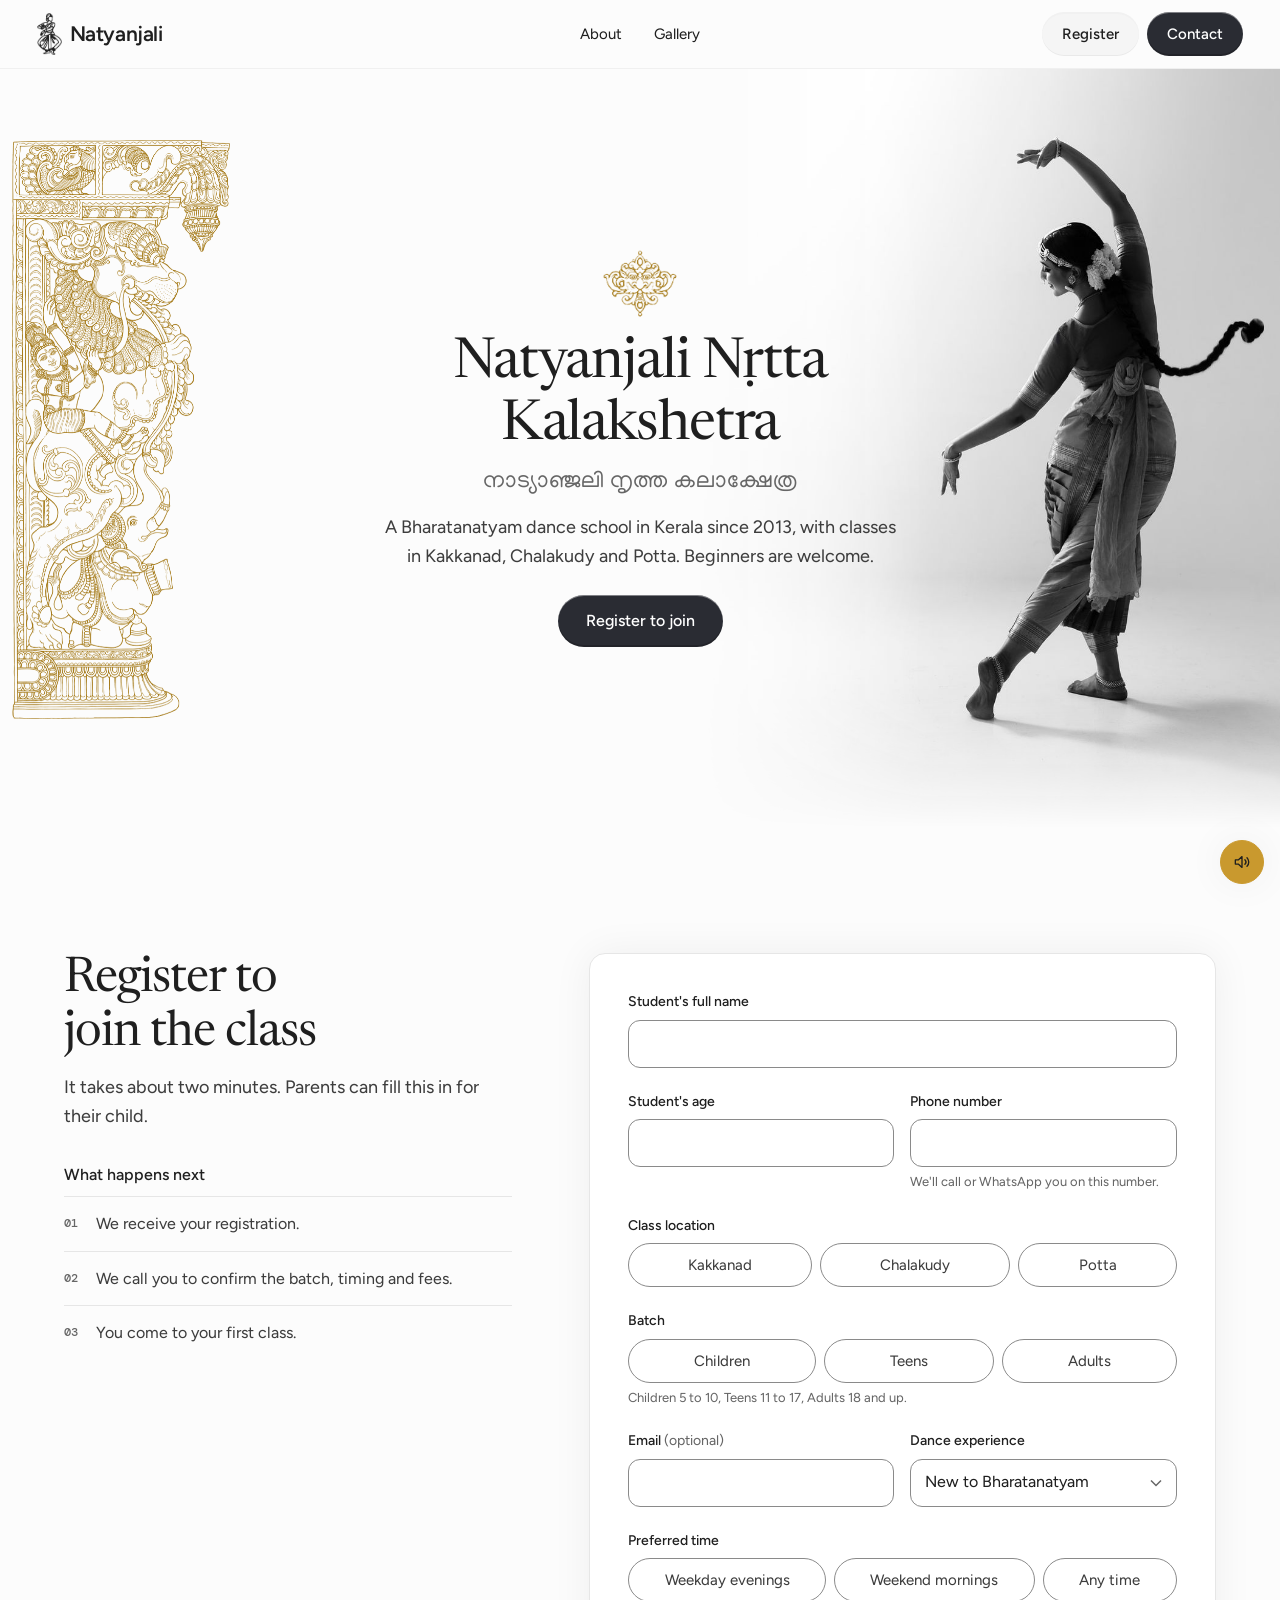
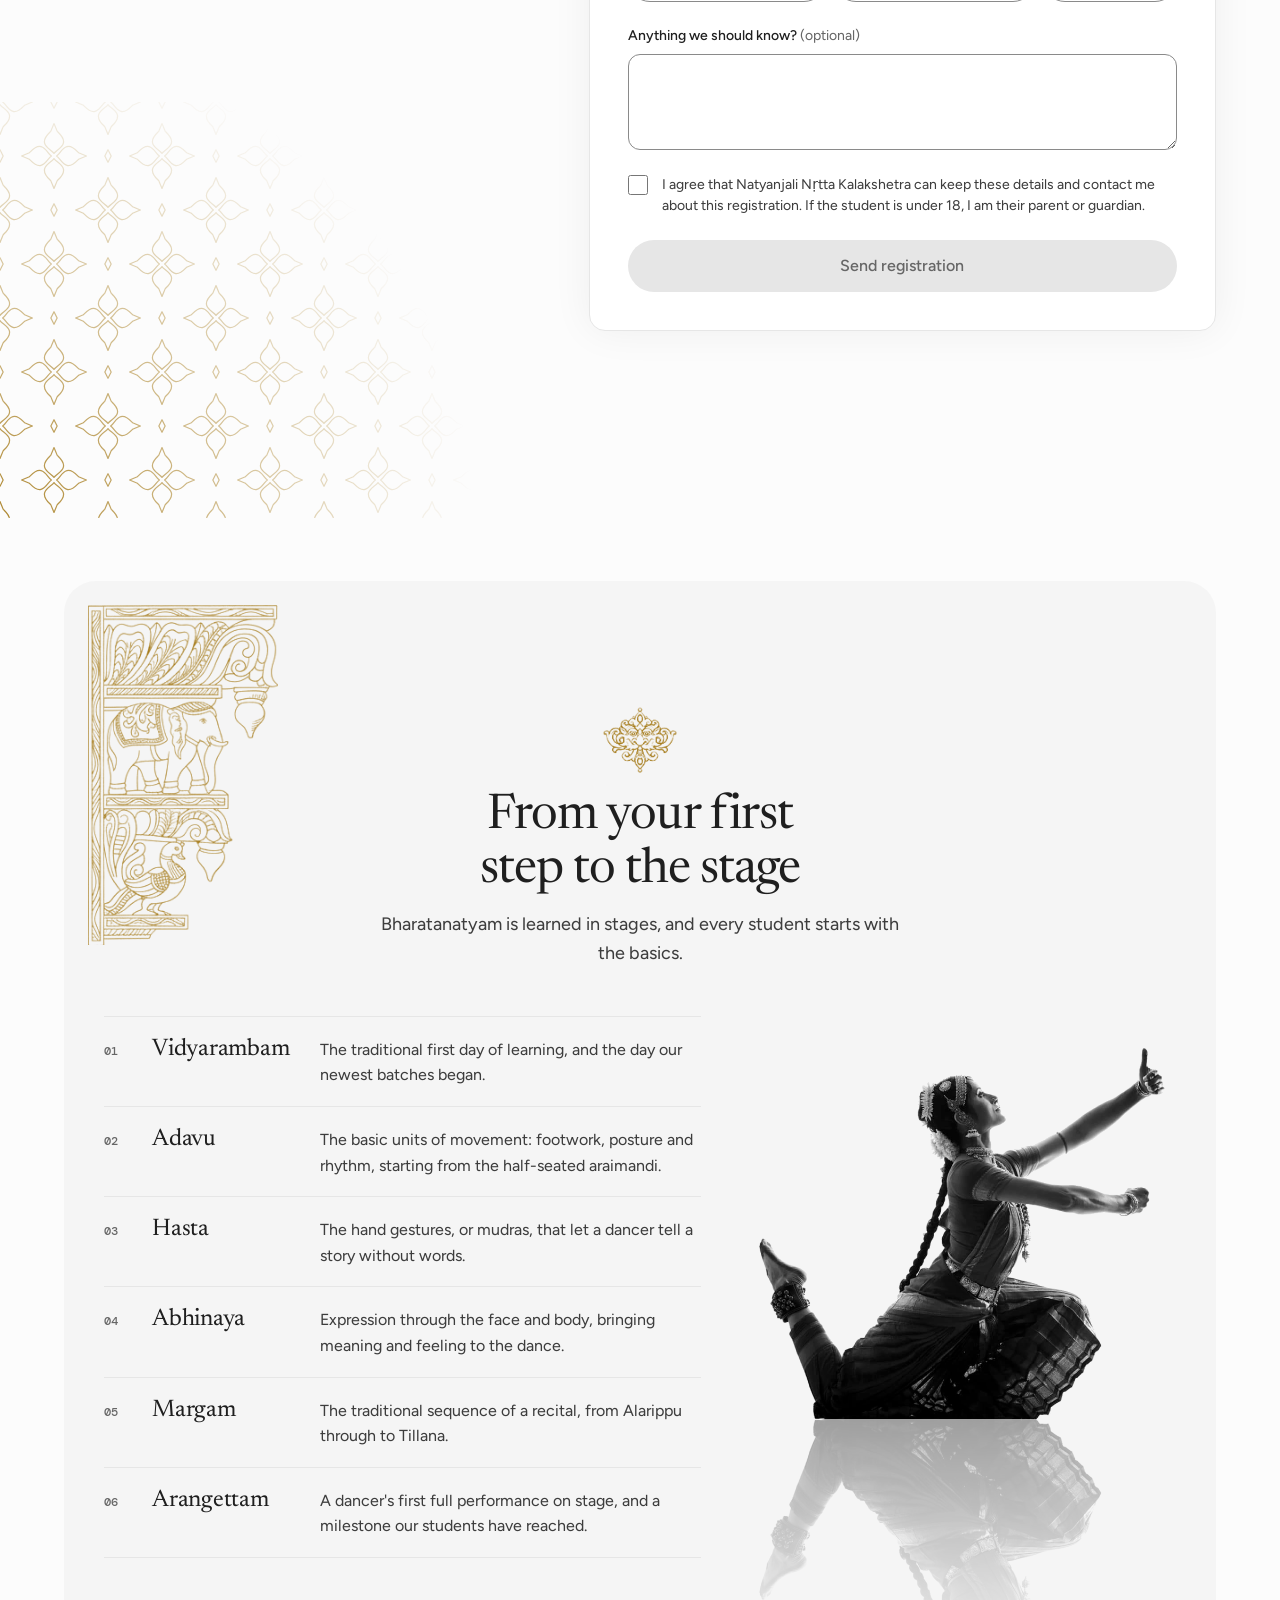
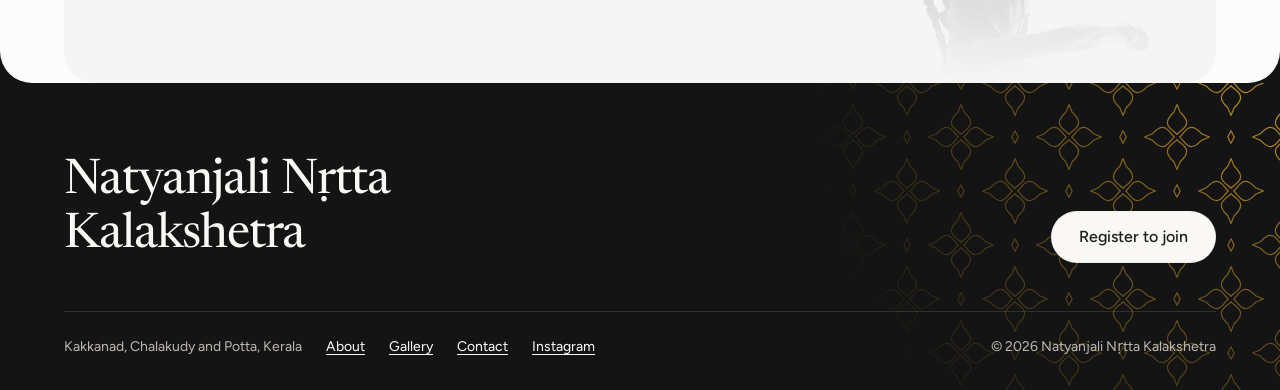
==== commit 086ccf7a: "New dancer logo, 20% smaller Co-Authored-By: Claude Sonnet 5.5 <noreply@anthropic.com>" ====
--- a/index.html
+++ b/index.html
@@ -10,7 +10,7 @@
   <meta property="og:description" content="Bharatanatyam classes in Kakkanad, Chalakudy and Potta, Kerala. Register to join.">
   <meta property="og:type" content="website">
   <meta name="theme-color" content="#fcfcfc">
-  <link rel="icon" href="favicon.svg" type="image/svg+xml">
+  <link rel="icon" href="favicon.png" type="image/png">
   <link rel="preload" as="image" href="images/dancer-standing.jpg">
   <link rel="preconnect" href="https://fonts.googleapis.com">
   <link rel="preconnect" href="https://fonts.gstatic.com" crossorigin>
@@ -33,7 +33,7 @@
     <header class="nav">
       <div class="wrap nav-inner">
         <a class="brand" href="#top" aria-label="Natyanjali, back to top">
-          <img src="favicon.svg" alt="" width="28" height="28">
+          <img src="images/logo.png" alt="" width="25" height="42">
           Natyanjali
         </a>
         <nav class="nav-links" aria-label="Pages">
--- a/css/site.css
+++ b/css/site.css
@@ -186,7 +186,7 @@
   letter-spacing: -0.02em;
   text-decoration: none;
 }
-.brand img { width: 28px; height: 28px; }
+.brand img { width: auto; height: 42px; }
 
 .nav-links { display: flex; gap: var(--space-6); }
 .nav-links a {
@@ -951,7 +951,7 @@
 /* Very narrow phones: a slightly smaller logo and buttons keep them all on one row */
 @media (max-width: 360px) {
   .brand { font-size: 1.125rem; }
-  .brand img { width: 24px; height: 24px; }
+  .brand img { height: 35px; }
   .nav-actions { gap: 0.375rem; }
   .nav-actions .btn { padding-inline: 0.625rem; font-size: 0.8125rem; }
 }
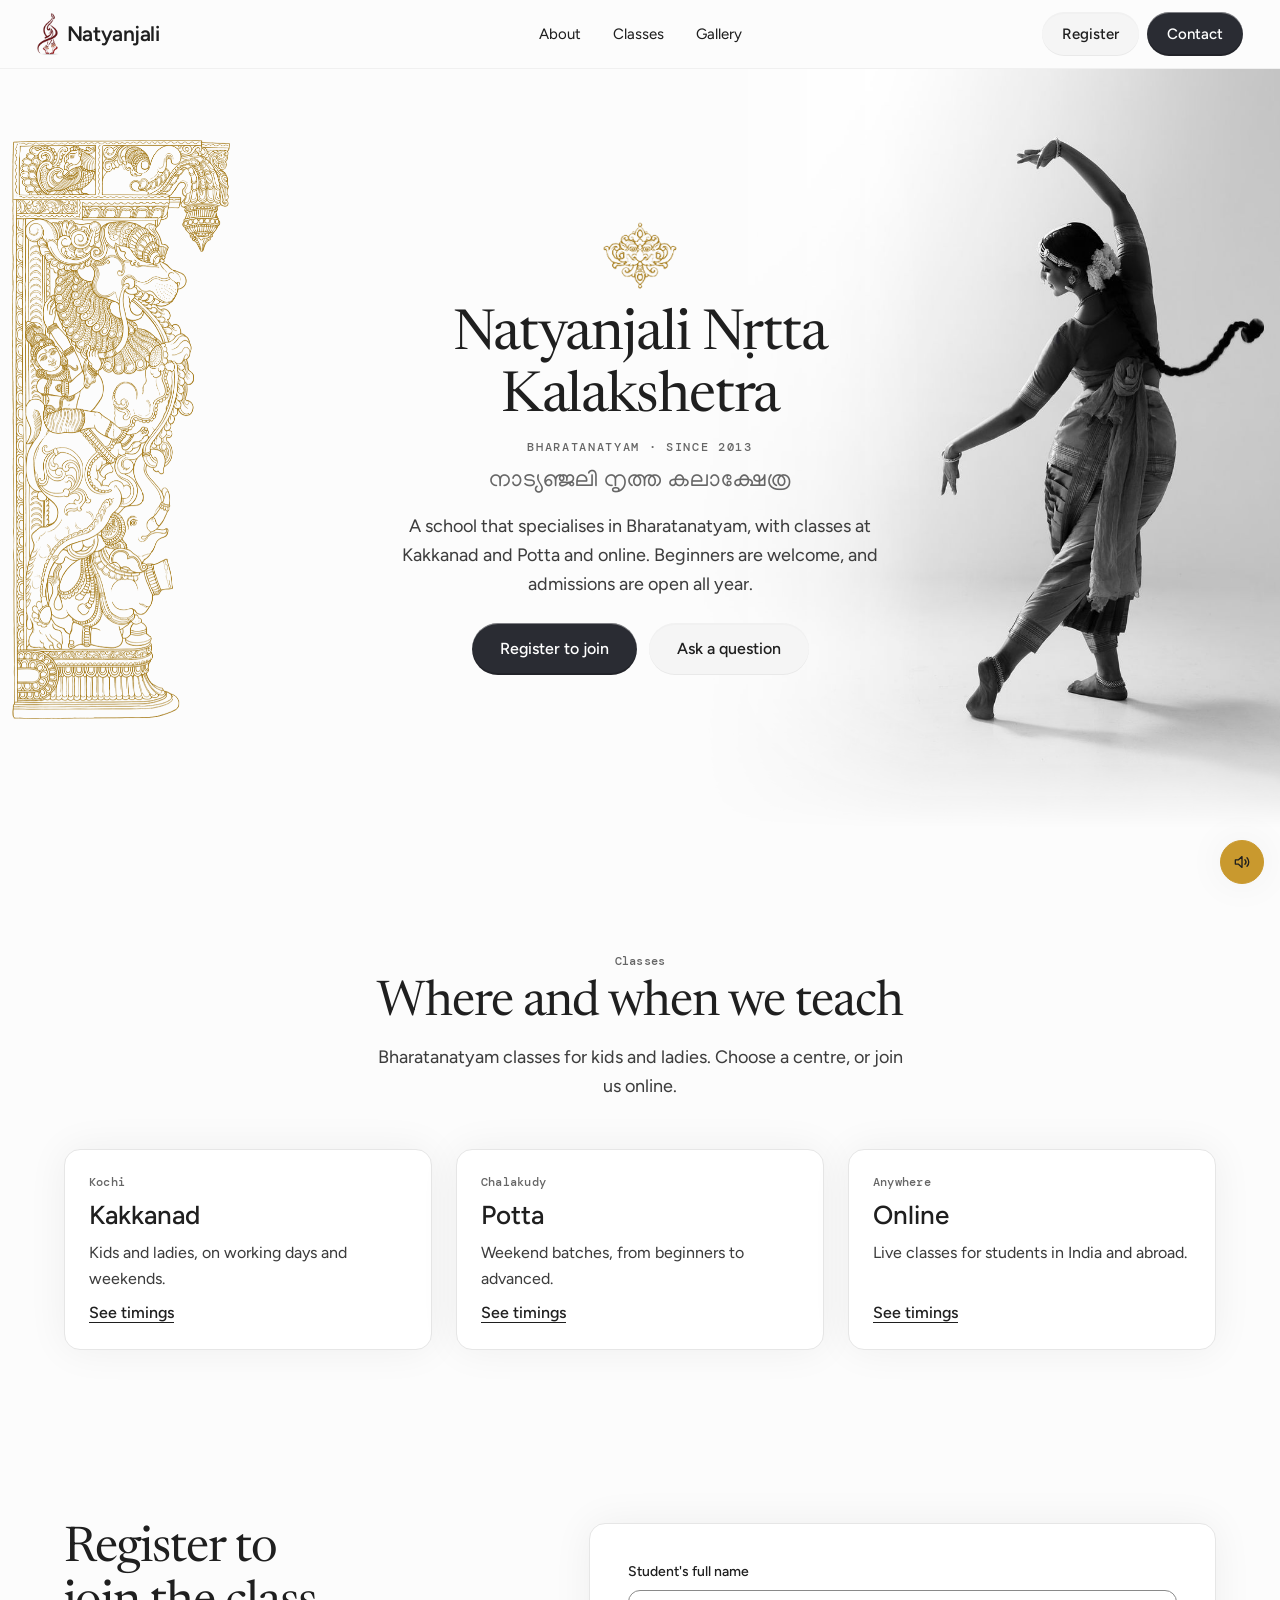
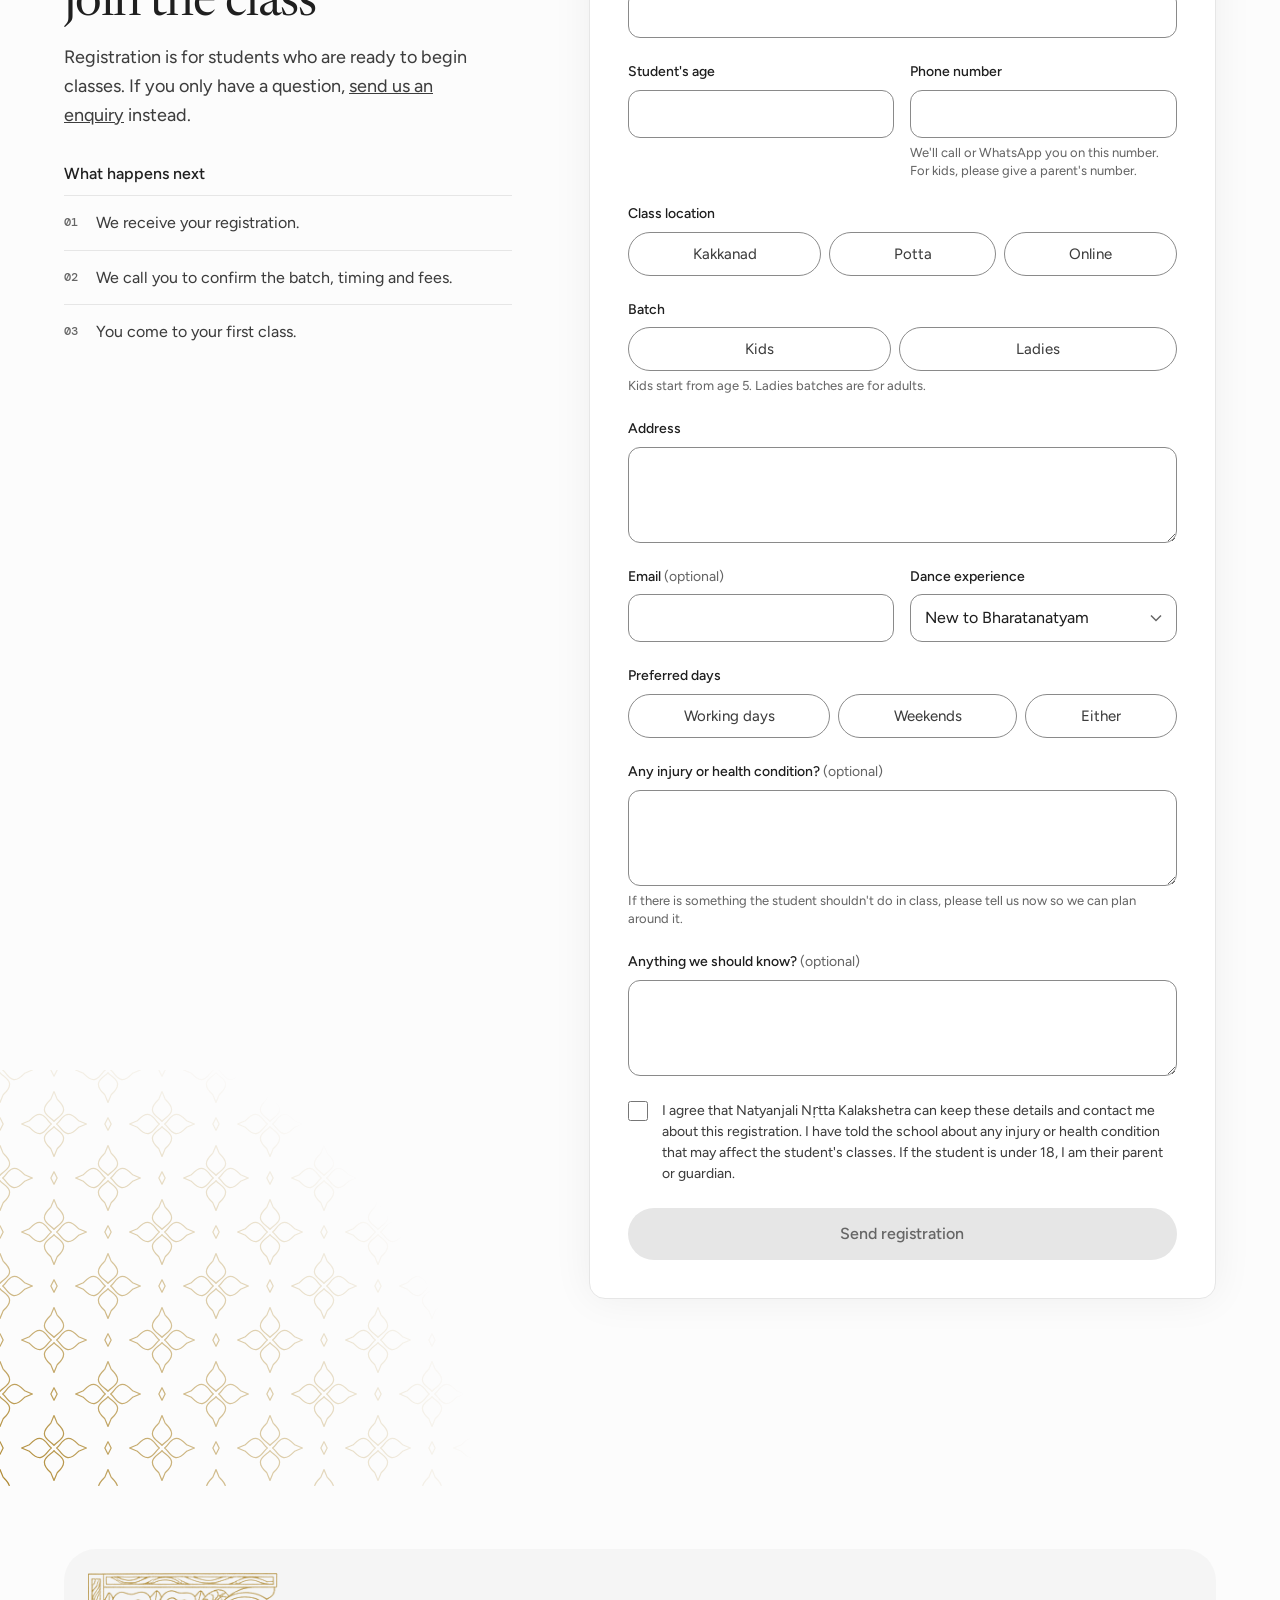
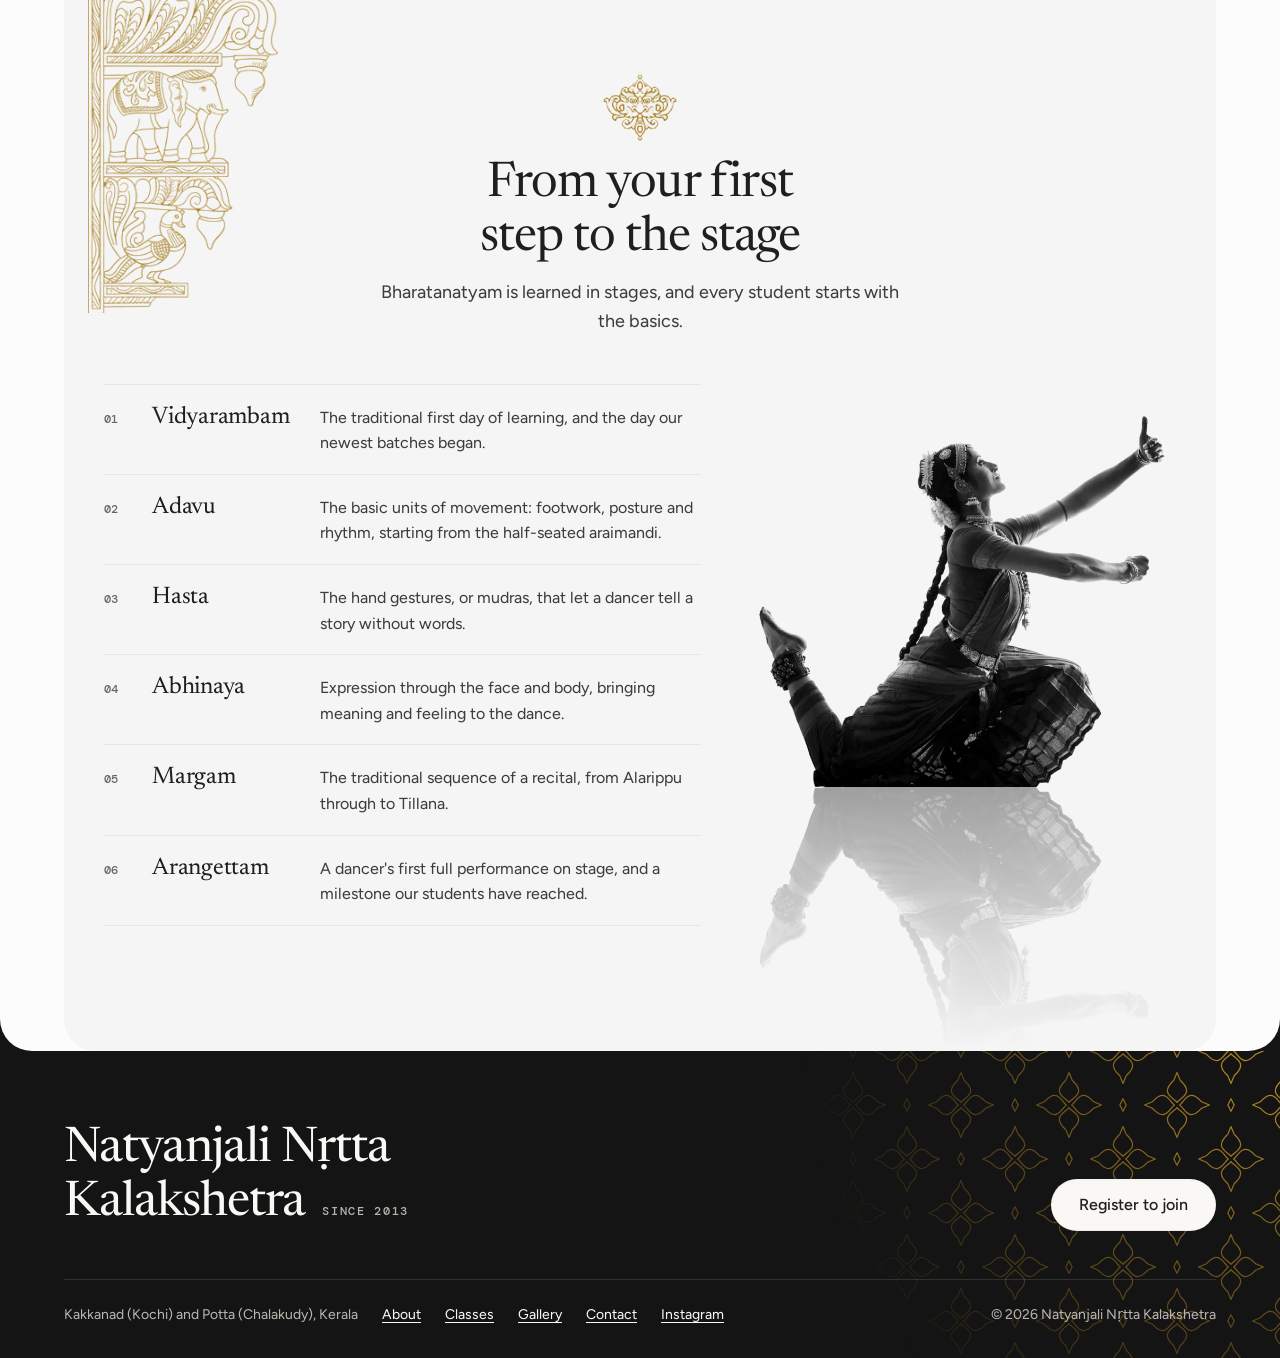
==== commit 7898f79d: "Add Classes page, school logo, Kakkanad and Potta locations, admission and enquiry settings Co-Autho" ====
--- a/index.html
+++ b/index.html
@@ -5,9 +5,9 @@
   <meta name="robots" content="noindex, nofollow">
   <meta name="viewport" content="width=device-width, initial-scale=1">
   <title>Natyanjali Nṛtta Kalakshetra | Bharatanatyam classes in Kerala</title>
-  <meta name="description" content="Register to learn Bharatanatyam at Natyanjali Nṛtta Kalakshetra, a dance school in Kerala since 2013, with classes in Kakkanad, Chalakudy and Potta.">
+  <meta name="description" content="Register to learn Bharatanatyam at Natyanjali Nṛtta Kalakshetra, a dance school in Kerala since 2013, with classes in Kakkanad and Potta, and online.">
   <meta property="og:title" content="Natyanjali Nṛtta Kalakshetra">
-  <meta property="og:description" content="Bharatanatyam classes in Kakkanad, Chalakudy and Potta, Kerala. Register to join.">
+  <meta property="og:description" content="Bharatanatyam classes in Kakkanad and Potta, Kerala, and online. Register to join.">
   <meta property="og:type" content="website">
   <meta name="theme-color" content="#fcfcfc">
   <link rel="icon" href="favicon.png" type="image/png">
@@ -33,11 +33,12 @@
     <header class="nav">
       <div class="wrap nav-inner">
         <a class="brand" href="#top" aria-label="Natyanjali, back to top">
-          <img src="images/logo.png" alt="" width="25" height="42">
+          <img src="images/logo.png" alt="" width="22" height="42">
           Natyanjali
         </a>
         <nav class="nav-links" aria-label="Pages">
           <a href="about.html">About</a>
+          <a href="classes.html">Classes</a>
           <a href="gallery.html">Gallery</a>
         </nav>
         <div class="nav-actions">
@@ -56,13 +57,46 @@
               <img src="images/ornament-gold.png" alt="" width="390" height="352">
             </div>
             <h1 class="display">Natyanjali Nṛtta Kalakshetra</h1>
-            <p class="hero-malayalam" lang="ml">നാട്യാഞ്ജലി നൃത്ത കലാക്ഷേത്ര</p>
-            <p class="lede">A Bharatanatyam dance school in Kerala since 2013, with classes in Kakkanad, Chalakudy and Potta. Beginners are welcome.</p>
-            <a class="btn btn-primary btn-large" href="#register">Register to join</a>
+            <p class="since-label">Bharatanatyam · Since 2013</p>
+            <p class="hero-malayalam" lang="ml">നാട്യഞ്ജലി നൃത്ത കലാക്ഷേത്ര</p>
+            <p class="lede">A school that specialises in Bharatanatyam, with classes at Kakkanad and Potta and online. Beginners are welcome, and admissions are open all year.</p>
+            <div class="hero-actions">
+              <a class="btn btn-primary btn-large" href="#register">Register to join</a>
+              <a class="btn btn-secondary btn-large" href="contact.html#message-card" data-inquiry>Ask a question</a>
+            </div>
+            <p class="hero-contact" id="hero-contact" hidden>Prefer to talk? <a id="hero-call" hidden>Call us</a><span id="hero-or" hidden> or </span><a id="hero-whatsapp" hidden target="_blank" rel="noopener">message us on WhatsApp</a>.</p>
           </div>
         </div>
         <div class="hero-photo">
           <img src="images/dancer-standing.jpg" alt="A Bharatanatyam dancer seen from behind, one arm raised in a graceful curve, her long braid swinging out." width="1200" height="1500" fetchpriority="high">
+        </div>
+      </section>
+
+      <section class="section wrap glance" id="classes" aria-labelledby="glance-title">
+        <div class="section-head">
+          <p class="label">Classes</p>
+          <h2 class="title" id="glance-title">Where and when we teach</h2>
+          <p class="lede">Bharatanatyam classes for kids and ladies. Choose a centre, or join us online.</p>
+        </div>
+        <div class="glance-grid">
+          <a class="card glance-card" href="classes.html#kakkanad">
+            <p class="label">Kochi</p>
+            <h3 class="heading">Kakkanad</h3>
+            <p>Kids and ladies, on working days and weekends.</p>
+            <span class="glance-link">See timings</span>
+          </a>
+          <a class="card glance-card" href="classes.html#potta">
+            <p class="label">Chalakudy</p>
+            <h3 class="heading">Potta</h3>
+            <p>Weekend batches, from beginners to advanced.</p>
+            <span class="glance-link">See timings</span>
+          </a>
+          <a class="card glance-card" href="classes.html#online">
+            <p class="label">Anywhere</p>
+            <h3 class="heading">Online</h3>
+            <p>Live classes for students in India and abroad.</p>
+            <span class="glance-link">See timings</span>
+          </a>
         </div>
       </section>
 
@@ -70,7 +104,7 @@
         <div class="register-grid">
           <div class="register-intro">
             <h2 class="title" id="register-title">Register to join the class</h2>
-            <p class="lede">It takes about two minutes. Parents can fill this in for their child.</p>
+            <p class="lede">Registration is for students who are ready to begin classes. If you only have a question, <a href="contact.html#message-card" data-inquiry>send us an enquiry</a> instead.</p>
             <h3 class="next-steps-title">What happens next</h3>
             <ol class="next-steps">
               <li><span class="label">01</span><span>We receive your registration.</span></li>
@@ -79,7 +113,15 @@
             </ol>
           </div>
 
-          <div class="card form-card">
+          <div class="card form-card" id="admission-external" hidden>
+            <p class="label">Admission form</p>
+            <h3 class="heading">Ready to start?</h3>
+            <p class="admission-note">Fill in the admission form to join. Please have the student's age, address, school and standard, and a parent's WhatsApp number ready.</p>
+            <a class="btn btn-primary btn-large btn-block" id="admission-open" target="_blank" rel="noopener">Open the admission form</a>
+            <p class="hint">It opens in a new tab.</p>
+          </div>
+
+          <div class="card form-card" id="admission-builtin">
             <form id="registration-form" novalidate>
               <div class="form-grid">
                 <div class="field span-2" data-field="studentName">
@@ -90,14 +132,14 @@
 
                 <div class="field" data-field="age">
                   <label class="field-label" for="age">Student's age</label>
-                  <input class="input" id="age" name="age" type="number" inputmode="numeric" min="3" max="99" required>
+                  <input class="input" id="age" name="age" type="number" inputmode="numeric" min="5" max="99" required>
                   <p class="field-error" hidden></p>
                 </div>
 
                 <div class="field" data-field="phone">
                   <label class="field-label" for="phone">Phone number</label>
                   <input class="input" id="phone" name="phone" type="tel" inputmode="tel" autocomplete="tel" maxlength="20" required aria-describedby="phone-hint">
-                  <p class="hint" id="phone-hint">We'll call or WhatsApp you on this number.</p>
+                  <p class="hint" id="phone-hint">We'll call or WhatsApp you on this number. For kids, please give a parent's number.</p>
                   <p class="field-error" hidden></p>
                 </div>
 
@@ -105,8 +147,8 @@
                   <legend class="group-label">Class location</legend>
                   <div class="choice-row choice-short">
                     <label class="choice"><input type="radio" name="location" value="Kakkanad" required><span>Kakkanad</span></label>
-                    <label class="choice"><input type="radio" name="location" value="Chalakudy"><span>Chalakudy</span></label>
                     <label class="choice"><input type="radio" name="location" value="Potta"><span>Potta</span></label>
+                    <label class="choice"><input type="radio" name="location" value="Online"><span>Online</span></label>
                   </div>
                   <p class="field-error" hidden></p>
                 </fieldset>
@@ -114,17 +156,34 @@
                 <fieldset class="field span-2" data-field="batch">
                   <legend class="group-label">Batch</legend>
                   <div class="choice-row choice-short">
-                    <label class="choice"><input type="radio" name="batch" value="Children" required><span>Children</span></label>
-                    <label class="choice"><input type="radio" name="batch" value="Teens"><span>Teens</span></label>
-                    <label class="choice"><input type="radio" name="batch" value="Adults"><span>Adults</span></label>
+                    <label class="choice"><input type="radio" name="batch" value="Kids" required><span>Kids</span></label>
+                    <label class="choice"><input type="radio" name="batch" value="Ladies"><span>Ladies</span></label>
                   </div>
-                  <p class="hint">Children 5 to 10, Teens 11 to 17, Adults 18 and up.</p>
+                  <p class="hint">Kids start from age 5. Ladies batches are for adults.</p>
                   <p class="field-error" hidden></p>
                 </fieldset>
 
                 <div class="field span-2" data-field="guardianName" id="guardian-field" hidden>
                   <label class="field-label" for="guardianName">Parent or guardian's name</label>
                   <input class="input" id="guardianName" name="guardianName" type="text" maxlength="120">
+                  <p class="field-error" hidden></p>
+                </div>
+
+                <div class="field" data-field="schoolName" id="school-field" hidden>
+                  <label class="field-label" for="schoolName">School</label>
+                  <input class="input" id="schoolName" name="schoolName" type="text" maxlength="120">
+                  <p class="field-error" hidden></p>
+                </div>
+
+                <div class="field" data-field="standard" id="standard-field" hidden>
+                  <label class="field-label" for="standard">Standard (class)</label>
+                  <input class="input" id="standard" name="standard" type="text" maxlength="40">
+                  <p class="field-error" hidden></p>
+                </div>
+
+                <div class="field span-2" data-field="address">
+                  <label class="field-label" for="address">Address</label>
+                  <textarea class="input" id="address" name="address" rows="2" maxlength="300" autocomplete="street-address" required></textarea>
                   <p class="field-error" hidden></p>
                 </div>
 
@@ -145,14 +204,20 @@
                 </div>
 
                 <fieldset class="field span-2" data-field="preferredTime">
-                  <legend class="group-label">Preferred time</legend>
+                  <legend class="group-label">Preferred days</legend>
                   <div class="choice-row">
-                    <label class="choice"><input type="radio" name="preferredTime" value="Weekday evenings" required><span>Weekday evenings</span></label>
-                    <label class="choice"><input type="radio" name="preferredTime" value="Weekend mornings"><span>Weekend mornings</span></label>
-                    <label class="choice"><input type="radio" name="preferredTime" value="Any time"><span>Any time</span></label>
+                    <label class="choice"><input type="radio" name="preferredTime" value="Working days" required><span>Working days</span></label>
+                    <label class="choice"><input type="radio" name="preferredTime" value="Weekends"><span>Weekends</span></label>
+                    <label class="choice"><input type="radio" name="preferredTime" value="Either"><span>Either</span></label>
                   </div>
                   <p class="field-error" hidden></p>
                 </fieldset>
+
+                <div class="field span-2" data-field="healthNote">
+                  <label class="field-label" for="healthNote">Any injury or health condition? <span class="optional">(optional)</span></label>
+                  <textarea class="input" id="healthNote" name="healthNote" rows="2" maxlength="500" aria-describedby="health-hint"></textarea>
+                  <p class="hint" id="health-hint">If there is something the student shouldn't do in class, please tell us now so we can plan around it.</p>
+                </div>
 
                 <div class="field span-2" data-field="message">
                   <label class="field-label" for="message">Anything we should know? <span class="optional">(optional)</span></label>
@@ -167,7 +232,7 @@
                 <div class="field span-2" data-field="consent">
                   <label class="consent">
                     <input type="checkbox" id="consent" name="consent" required>
-                    <span>I agree that Natyanjali Nṛtta Kalakshetra can keep these details and contact me about this registration. If the student is under 18, I am their parent or guardian.</span>
+                    <span>I agree that Natyanjali Nṛtta Kalakshetra can keep these details and contact me about this registration. I have told the school about any injury or health condition that may affect the student's classes. If the student is under 18, I am their parent or guardian.</span>
                   </label>
                   <p class="field-error" hidden></p>
                 </div>
@@ -256,13 +321,14 @@
   <footer class="footer">
     <div class="wrap">
       <div class="footer-top">
-        <p class="footer-name">Natyanjali Nṛtta Kalakshetra</p>
+        <p class="footer-name">Natyanjali Nṛtta Kalakshetra <span>Since 2013</span></p>
         <a class="btn btn-secondary btn-large" href="#register">Register to join</a>
       </div>
       <div class="footer-bottom">
         <ul class="footer-contact" id="footer-contact">
           <li id="footer-address">Kerala, India</li>
           <li><a href="about.html">About</a></li>
+          <li><a href="classes.html">Classes</a></li>
           <li><a href="gallery.html">Gallery</a></li>
           <li><a href="contact.html">Contact</a></li>
           <li><a id="footer-instagram" target="_blank" rel="noopener">Instagram</a></li>
--- a/css/site.css
+++ b/css/site.css
@@ -498,6 +498,8 @@
 /* On touch screens the map is a picture, so a finger swiping down the page doesn't get caught by it.
    The Get directions button opens the full, interactive map instead. */
 @media (hover: none) { .location-map { pointer-events: none; } }
+.location-online { display: grid; place-items: center; background: var(--surface-2); }
+.location-online img { width: 5.5rem; height: auto; }
 .location-body { display: flex; flex: 1; flex-direction: column; gap: var(--space-2); padding: var(--space-5); }
 .location-body .label { color: var(--text-3); }
 .location-address { flex: 1; margin-bottom: var(--space-3); color: var(--text-2); line-height: 1.5; }
@@ -571,6 +573,63 @@
 .lightbox-prev { left: var(--space-4); top: 50%; transform: translateY(-50%); }
 .lightbox-next { right: var(--space-4); top: 50%; transform: translateY(-50%); }
 
+/* A line at the top of every page, set with `announcement` in js/config.js */
+.announcement { padding: var(--space-2) var(--gutter); background: var(--ink); color: #fff; font-size: var(--text-small); text-align: center; }
+.announcement p { margin: 0 auto; max-width: var(--page-max); }
+.announcement a { color: var(--gold-on-dark); font-weight: var(--weight-medium); text-underline-offset: 3px; }
+
+/* Home page hero: the "Since 2013" label, the two buttons and the Call / WhatsApp line */
+.since-label { margin-top: var(--space-2); color: var(--text-3); font-family: var(--font-mono); font-size: var(--text-label); letter-spacing: 0.14em; text-transform: uppercase; }
+.hero-actions { display: flex; flex-wrap: wrap; justify-content: center; gap: var(--space-3); }
+.hero-contact { margin-top: var(--space-4); color: var(--text-2); font-size: var(--text-small); }
+.hero-contact a { color: var(--text); font-weight: var(--weight-medium); text-decoration: underline; text-underline-offset: 3px; }
+.footer-name span { margin-left: var(--space-2); color: var(--text-inverse-2); font-family: var(--font-mono); font-size: var(--text-label); letter-spacing: 0.14em; text-transform: uppercase; }
+
+/* The admission form button, shown instead of the built-in form when admissionUrl is set */
+#admission-external .label { color: var(--text-3); }
+#admission-external .heading { margin-block: var(--space-1) var(--space-3); }
+.admission-note { margin-bottom: var(--space-5); color: var(--text-2); font-size: var(--text-lede); line-height: 1.55; }
+#admission-external .hint { margin-top: var(--space-3); text-align: center; }
+
+/* Section headings with a small label above the title */
+.section-head .label { display: block; margin-bottom: var(--space-2); color: var(--text-3); }
+
+/* Home page: where and when we teach, three cards that link to the Classes page */
+.glance { padding-bottom: var(--space-7); }
+.glance-grid { display: grid; grid-template-columns: repeat(3, minmax(0, 1fr)); gap: var(--space-5); margin-top: var(--space-7); }
+.glance-card { display: flex; flex-direction: column; gap: var(--space-2); padding: var(--space-5); color: inherit; text-decoration: none; box-shadow: var(--shadow-card); transition: border-color var(--duration-fast) var(--ease-in-out), transform var(--duration-base) var(--ease-out); }
+.glance-card .label { color: var(--text-3); }
+.glance-card p:not(.label) { flex: 1; color: var(--text-2); }
+.glance-link { color: var(--text); font-weight: var(--weight-medium); text-decoration: underline; text-underline-offset: 4px; }
+.glance-card:hover { border-color: var(--gold-on-dark); transform: translateY(-2px); }
+.glance-card:focus-visible { outline: 2px solid var(--blue); outline-offset: 3px; }
+
+/* Classes page */
+.facts-list { display: grid; grid-template-columns: repeat(4, minmax(0, 1fr)); gap: var(--space-3); }
+.facts-list li { padding: var(--space-4); border: 1px solid var(--stroke); border-radius: var(--radius-lg); background: var(--surface-raised); }
+.facts-list .label { display: block; margin-bottom: var(--space-1); color: var(--text-3); }
+.facts-list strong { font-weight: var(--weight-medium); line-height: 1.35; }
+.batches { display: grid; gap: var(--space-5); margin-top: var(--space-7); }
+.batch-card { display: grid; grid-template-columns: minmax(0, 0.8fr) minmax(0, 1.7fr); gap: var(--space-6); padding: clamp(var(--space-5), 3vw, 2.5rem); box-shadow: var(--shadow-card); }
+.batch-head .label { color: var(--text-3); }
+.batch-head .title { margin-block: var(--space-1) var(--space-2); }
+.batch-address { color: var(--text); }
+.batch-for { margin-top: var(--space-3); color: var(--text-2); }
+.batch-head .btn { margin-top: var(--space-4); }
+.batch-groups { display: grid; grid-template-columns: repeat(2, minmax(0, 1fr)); gap: var(--space-5) var(--space-6); align-content: start; }
+.batch-group h3 { font-family: var(--font-display); font-size: 1.25rem; font-weight: var(--weight-regular); letter-spacing: -0.01em; }
+.batch-days { margin: 2px 0 var(--space-2); color: var(--text-3); font-size: var(--text-small); }
+.batch-group h3 + .batch-list { margin-top: var(--space-2); }
+.batch-list li { display: flex; justify-content: space-between; align-items: baseline; gap: var(--space-3); padding-block: var(--space-2); border-top: 1px solid var(--stroke); }
+.batch-list li:last-child { border-bottom: 1px solid var(--stroke); }
+.batch-list b { display: block; font-weight: var(--weight-medium); }
+.batch-list small { display: block; color: var(--text-3); font-size: var(--text-small); }
+.batch-list li > span:last-child { flex: none; color: var(--text-2); text-align: right; white-space: nowrap; }
+.policy-list dd { margin-top: var(--space-1); color: var(--text-2); line-height: 1.55; }
+.know-card .title { margin-bottom: var(--space-3); }
+.cta-buttons { display: flex; flex-wrap: wrap; justify-content: center; gap: var(--space-3); margin-top: var(--space-5); }
+.cta-buttons .btn { margin-top: 0; }
+
 .about-journey { margin-top: var(--space-9); }
 
 /* Cropped to the dancer, so the photo's floor and corners don't show as a box */
@@ -847,6 +906,10 @@
   .register-intro { position: static; }
 
   .about-cards { grid-template-columns: minmax(0, 1fr); }
+  .glance-grid { grid-template-columns: minmax(0, 1fr); margin-top: var(--space-6); }
+  .facts-list { grid-template-columns: repeat(2, minmax(0, 1fr)); }
+  .batch-card { grid-template-columns: minmax(0, 1fr); gap: var(--space-5); }
+  .batch-groups { grid-template-columns: minmax(0, 1fr); }
   .tutor-card { grid-template-columns: minmax(0, 1fr); }
   .tutor-portrait { width: min(100%, 18rem); }
   .gallery-grid { margin-top: var(--space-6); }
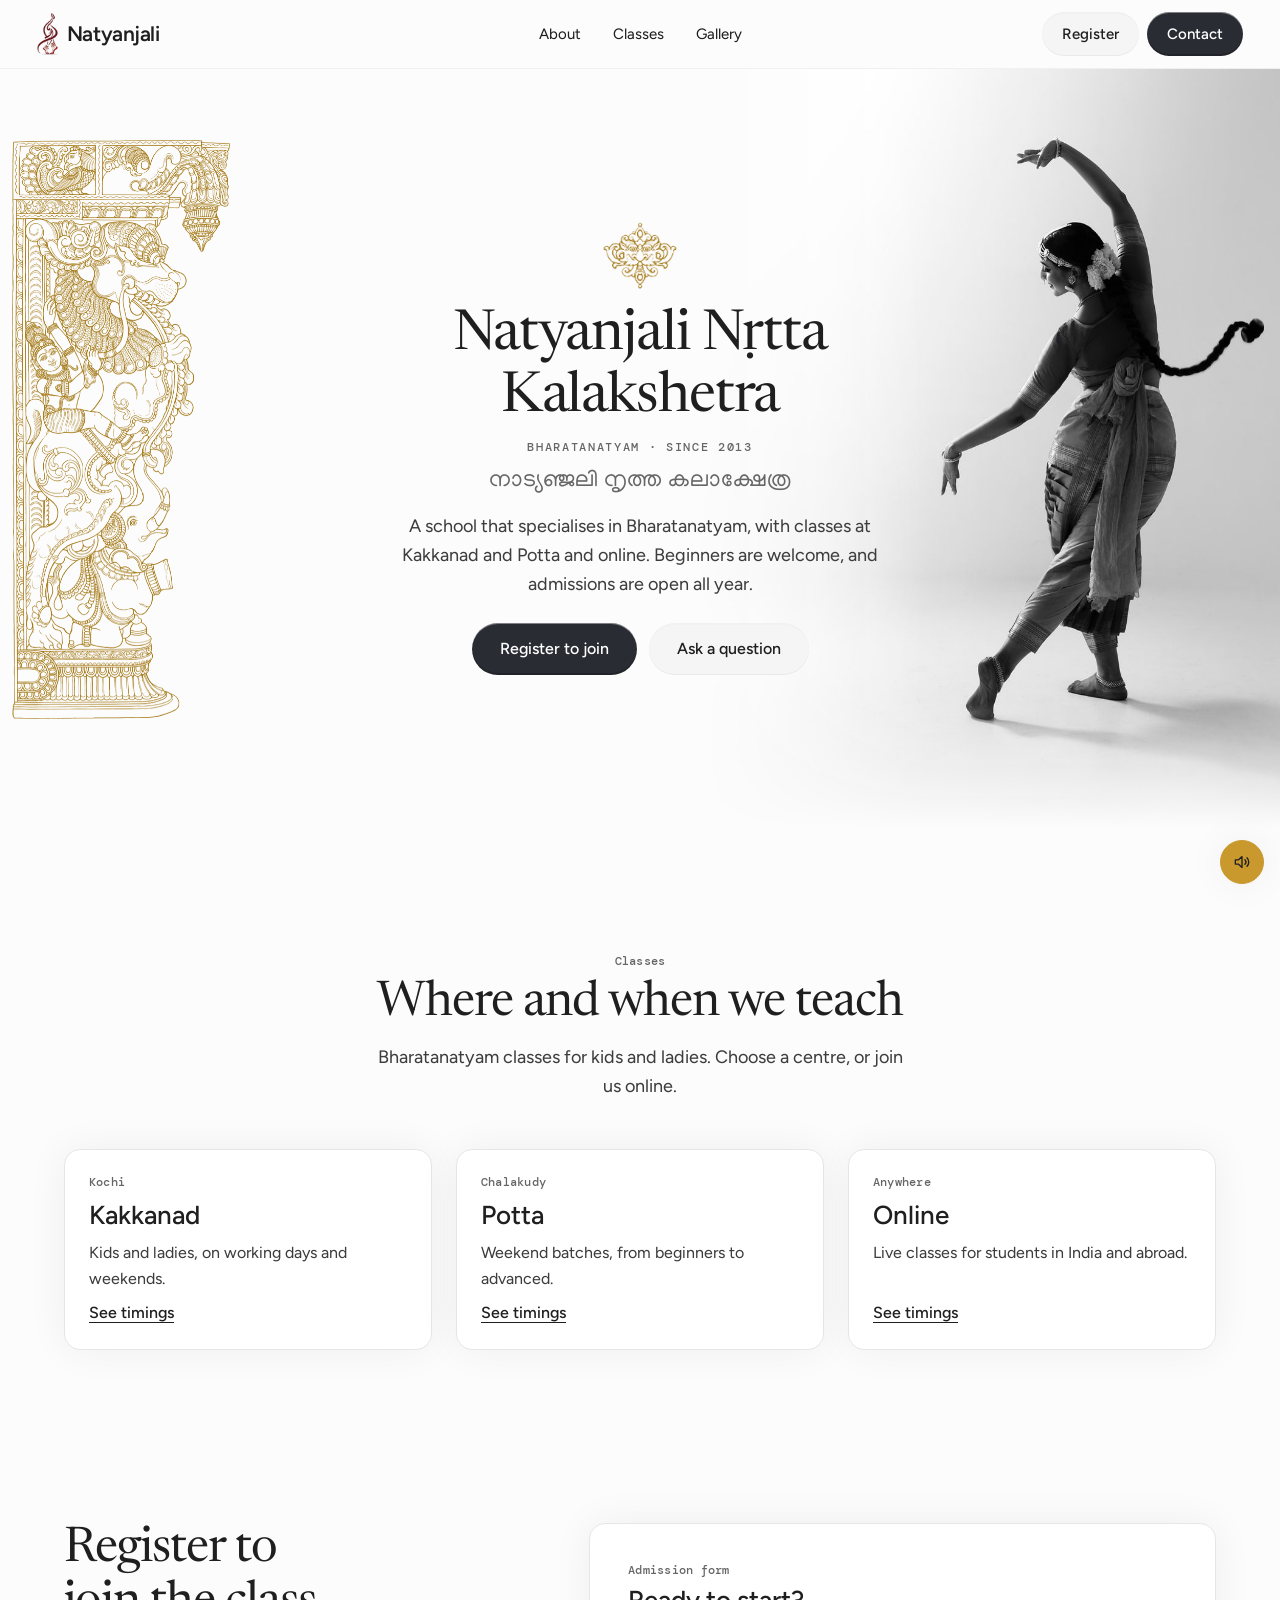
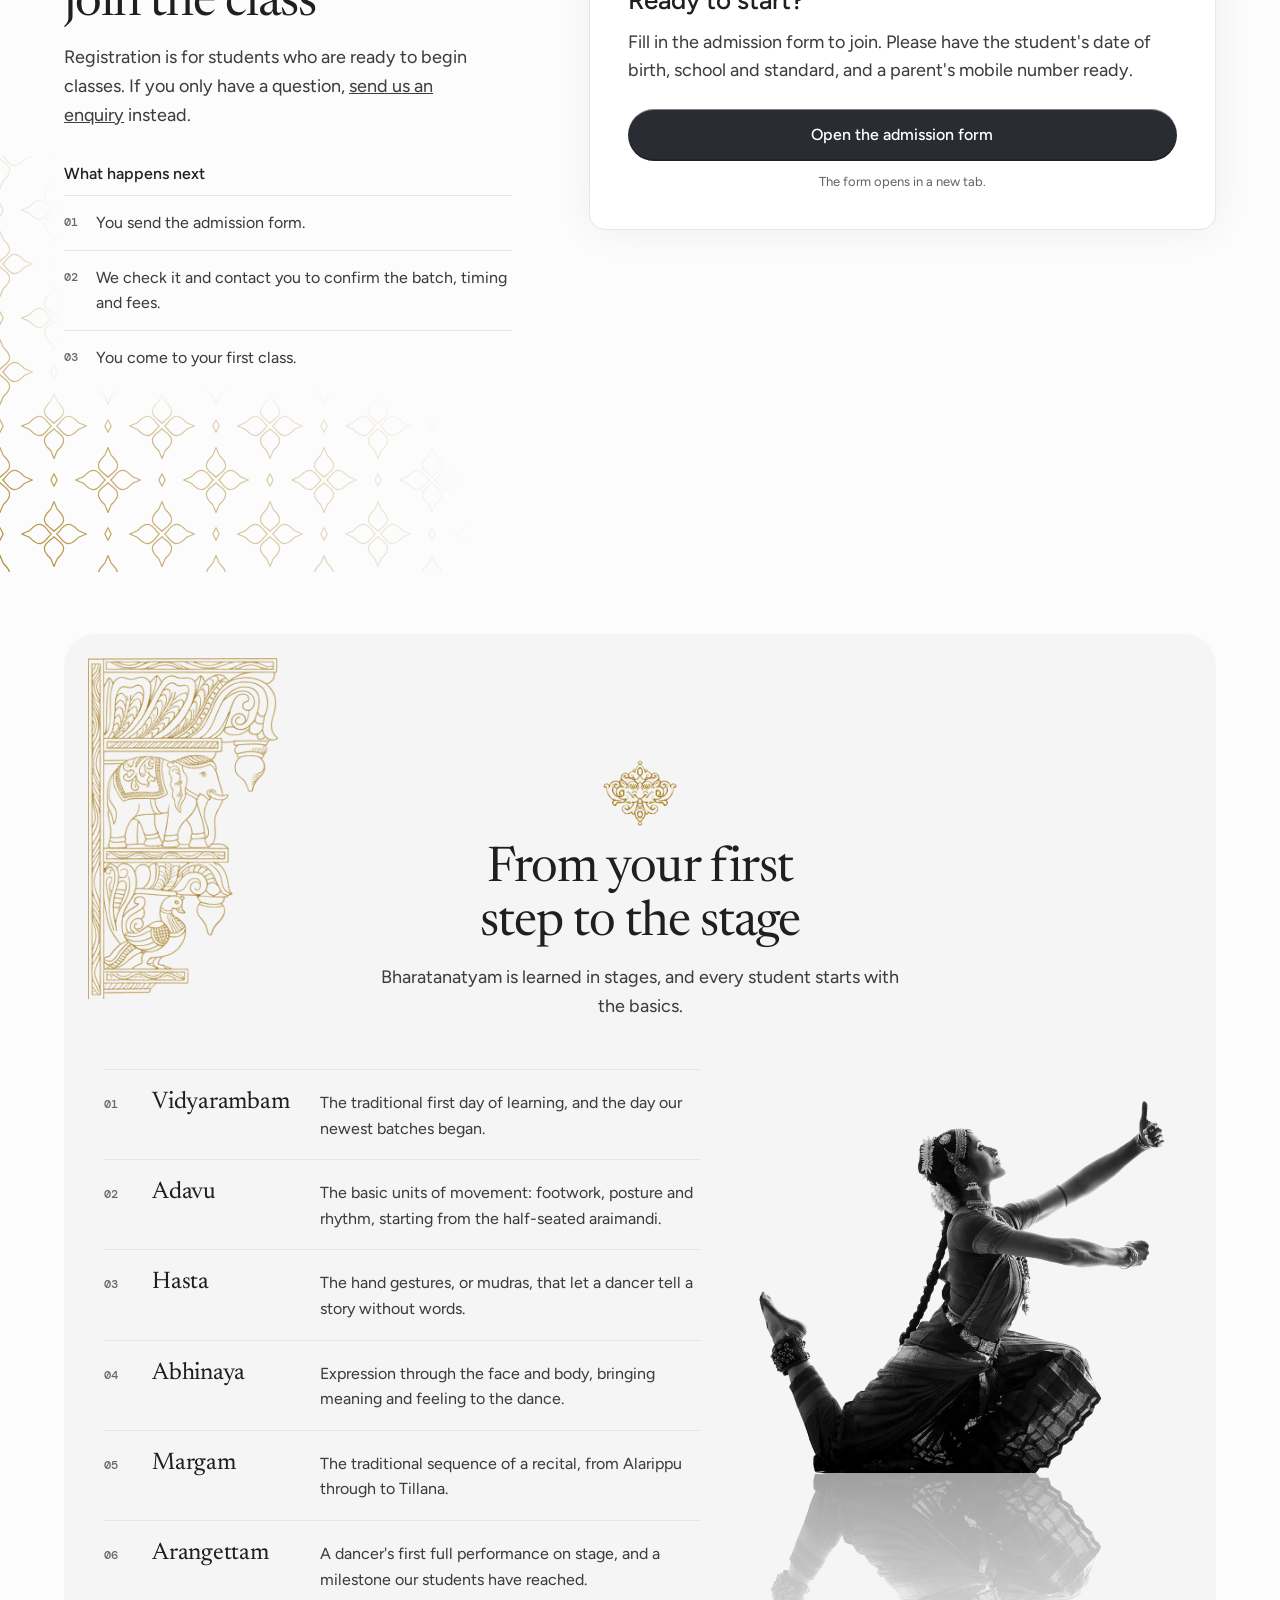
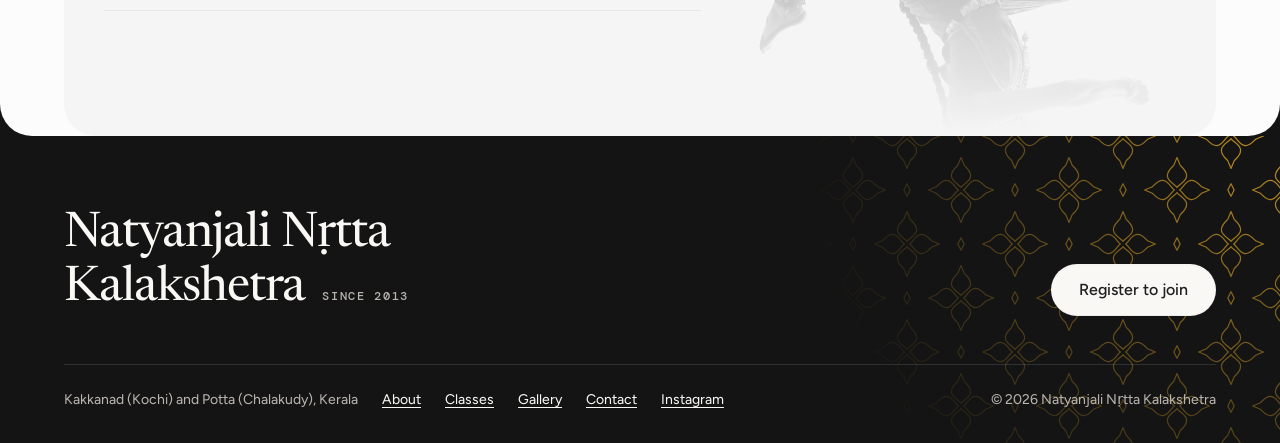
==== commit 8949b9e4: "Admission and enquiry forms open as one button each; clearer wording on the Contact and Classes page" ====
--- a/index.html
+++ b/index.html
@@ -107,8 +107,8 @@
             <p class="lede">Registration is for students who are ready to begin classes. If you only have a question, <a href="contact.html#message-card" data-inquiry>send us an enquiry</a> instead.</p>
             <h3 class="next-steps-title">What happens next</h3>
             <ol class="next-steps">
-              <li><span class="label">01</span><span>We receive your registration.</span></li>
-              <li><span class="label">02</span><span>We call you to confirm the batch, timing and fees.</span></li>
+              <li><span class="label">01</span><span>You send the admission form.</span></li>
+              <li><span class="label">02</span><span>We check it and contact you to confirm the batch, timing and fees.</span></li>
               <li><span class="label">03</span><span>You come to your first class.</span></li>
             </ol>
           </div>
@@ -116,9 +116,9 @@
           <div class="card form-card" id="admission-external" hidden>
             <p class="label">Admission form</p>
             <h3 class="heading">Ready to start?</h3>
-            <p class="admission-note">Fill in the admission form to join. Please have the student's age, address, school and standard, and a parent's WhatsApp number ready.</p>
+            <p class="admission-note">Fill in the admission form to join. Please have the student's date of birth, school and standard, and a parent's mobile number ready.</p>
             <a class="btn btn-primary btn-large btn-block" id="admission-open" target="_blank" rel="noopener">Open the admission form</a>
-            <p class="hint">It opens in a new tab.</p>
+            <p class="hint">The form opens in a new tab.</p>
           </div>
 
           <div class="card form-card" id="admission-builtin">
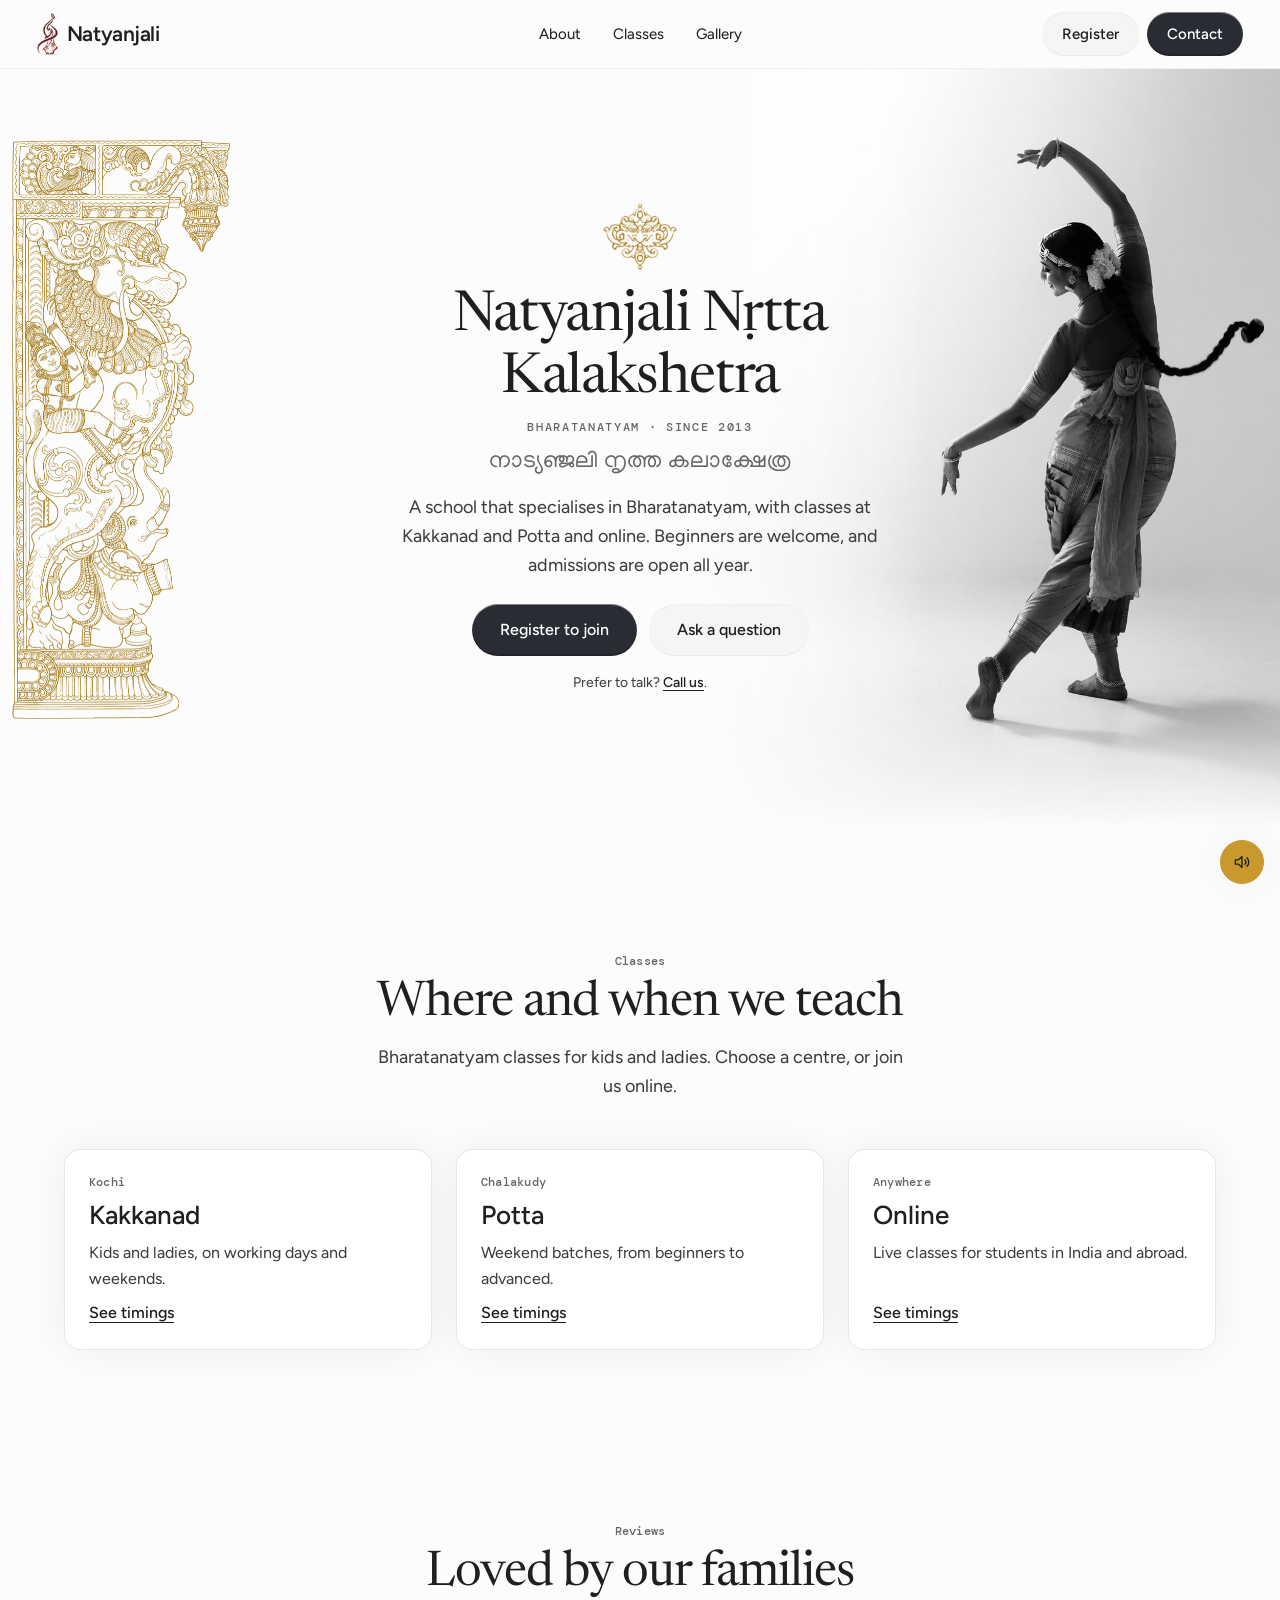
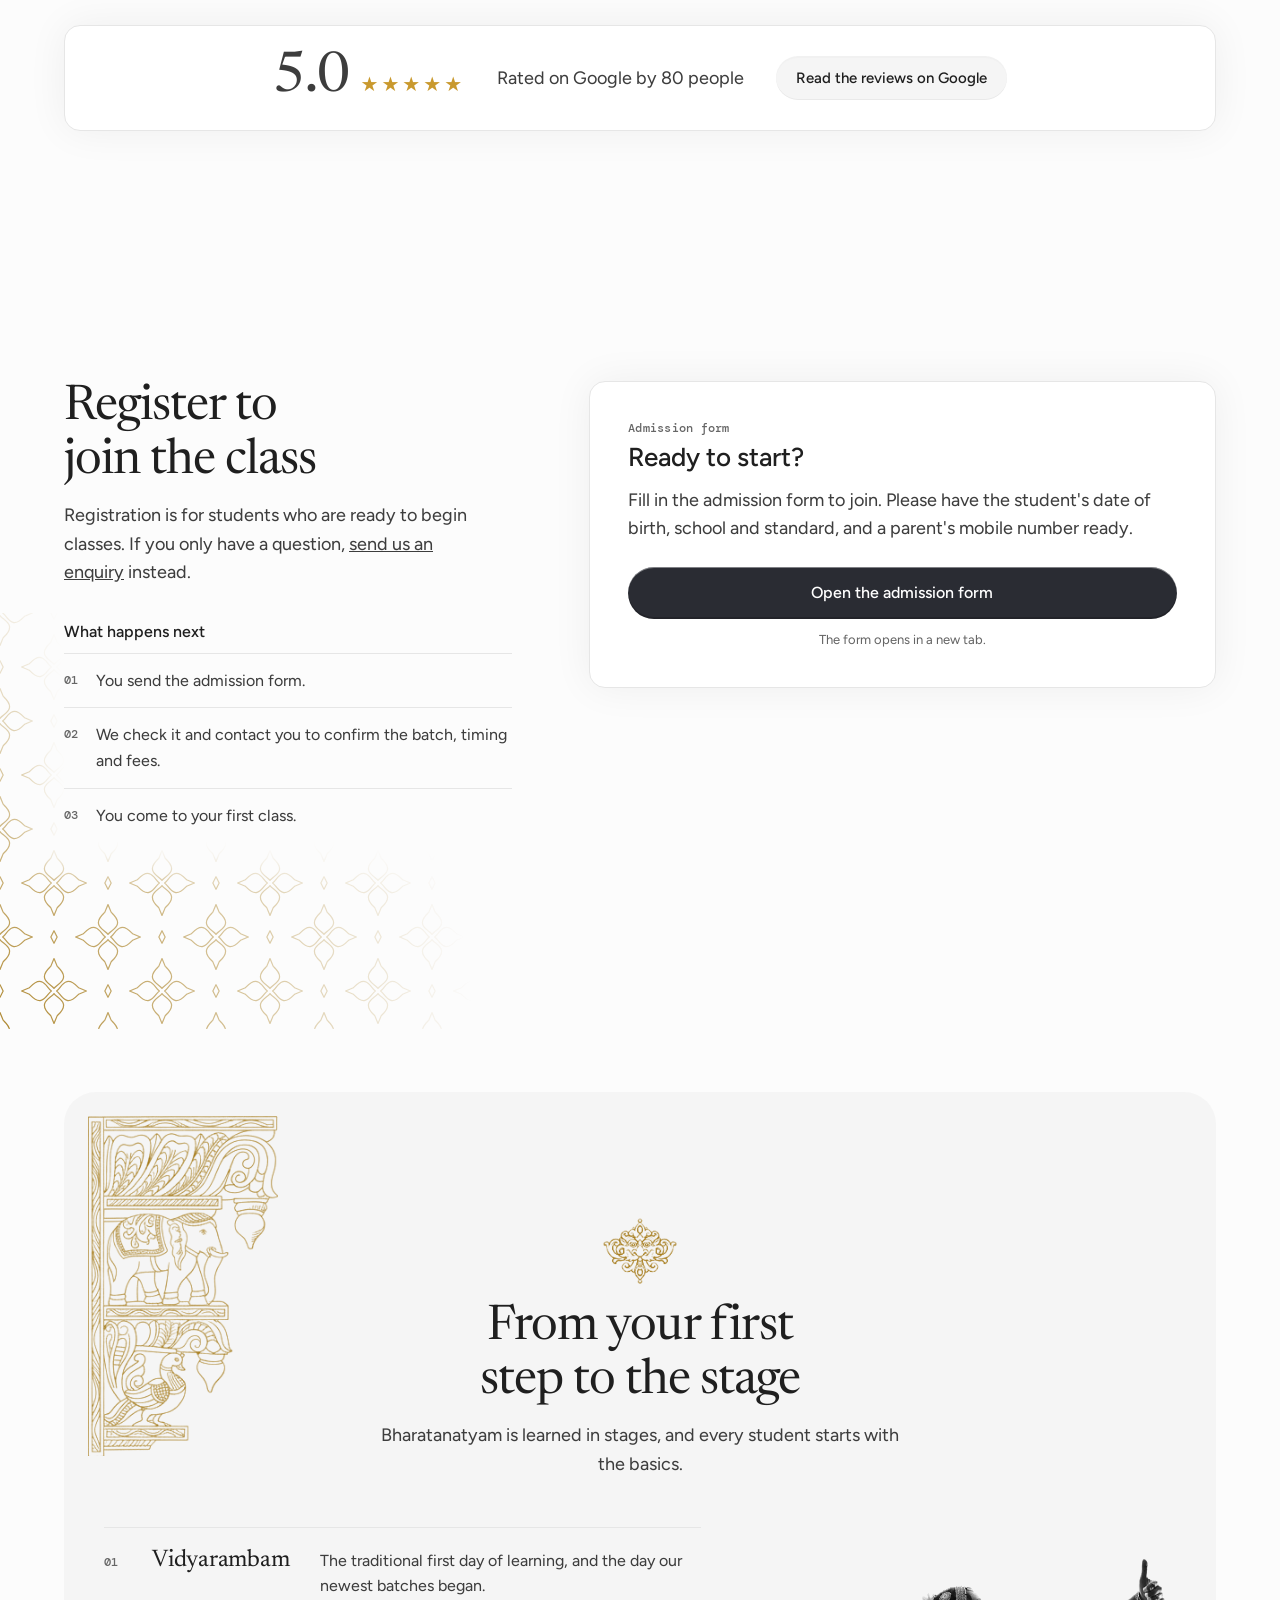
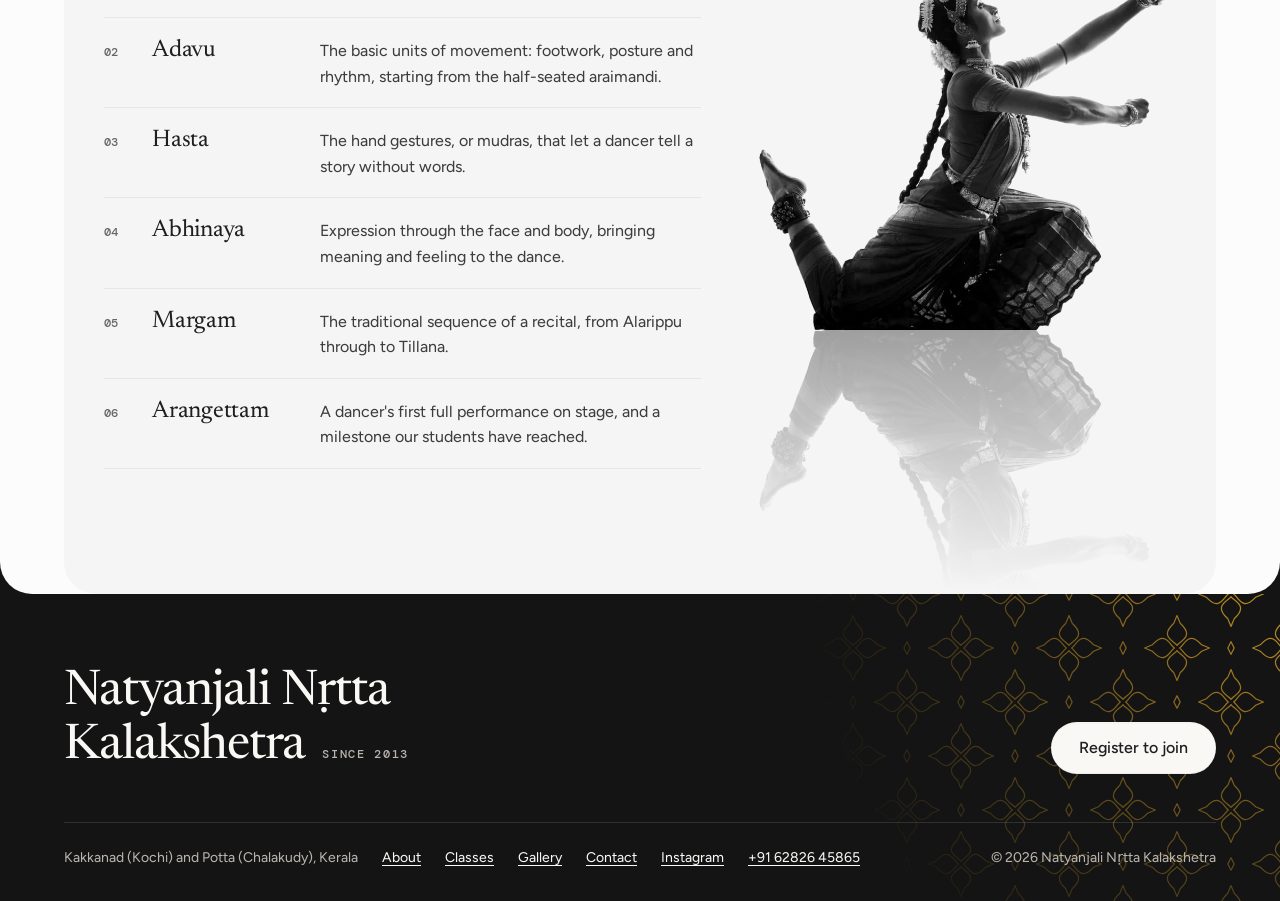
==== commit 0f78bd9b: "Google phone number, Kakkanad opening hours, rating and reviews section Co-Authored-By: Claude Sonne" ====
--- a/index.html
+++ b/index.html
@@ -100,6 +100,19 @@
         </div>
       </section>
 
+      <section class="section wrap reviews" id="reviews" aria-labelledby="reviews-title" hidden>
+        <div class="section-head">
+          <p class="label">Reviews</p>
+          <h2 class="title" id="reviews-title">Loved by our families</h2>
+        </div>
+        <div class="rating-card card">
+          <p class="rating-score"><span id="rating-number">5.0</span><span class="rating-stars" aria-hidden="true">★★★★★</span></p>
+          <p class="rating-text" id="rating-text">Rated on Google</p>
+          <a class="btn btn-secondary" id="reviews-link" target="_blank" rel="noopener">Read the reviews on Google</a>
+        </div>
+        <div class="testimonial-grid" id="testimonial-grid"></div>
+      </section>
+
       <section class="section wrap register" id="register" aria-labelledby="register-title">
         <div class="register-grid">
           <div class="register-intro">
--- a/css/site.css
+++ b/css/site.css
@@ -1030,3 +1030,22 @@
   html { scroll-behavior: auto; }
   *, *::before, *::after { transition-duration: 0.01ms !important; transition-delay: 0ms !important; }
 }
+.batch-head strong { color: var(--text); font-weight: 600; }
+
+/* Opening hours on a location card */
+.location-hours { margin-bottom: var(--space-3); border-top: 1px solid var(--stroke); }
+.location-hours div { display: flex; justify-content: space-between; gap: var(--space-3); padding-block: 0.4rem; border-bottom: 1px solid var(--stroke); font-size: var(--text-small); color: var(--text-2); }
+.location-hours dd { white-space: nowrap; }
+
+/* Google rating and testimonials */
+.reviews .section-head { margin-bottom: var(--space-5); }
+.rating-card { display: flex; flex-wrap: wrap; align-items: center; justify-content: center; gap: var(--space-3) var(--space-6); padding: var(--space-5) var(--space-6); box-shadow: var(--shadow-card); }
+.rating-score { display: flex; align-items: baseline; gap: var(--space-3); font-family: var(--font-display); font-size: clamp(2.5rem, 6vw, 3.5rem); line-height: 1; letter-spacing: -0.02em; }
+.rating-stars { color: var(--gold-on-dark); font-family: var(--font-body); font-size: 1.25rem; letter-spacing: 0.15em; }
+.rating-text { color: var(--text-2); font-size: var(--text-lede); }
+.testimonial-grid { display: grid; grid-template-columns: repeat(auto-fit, minmax(16rem, 1fr)); gap: var(--space-4); margin-top: var(--space-4); }
+.testimonial-grid:empty { display: none; }
+.testimonial { padding: var(--space-5); margin: 0; box-shadow: var(--shadow-card); }
+.testimonial blockquote { margin: 0 0 var(--space-3); font-family: var(--font-display); font-size: 1.2rem; line-height: 1.45; color: var(--text); }
+.testimonial figcaption { color: var(--text-3); font-size: var(--text-small); }
+@media (max-width: 600px) { .rating-card { padding: var(--space-5); text-align: center; } }
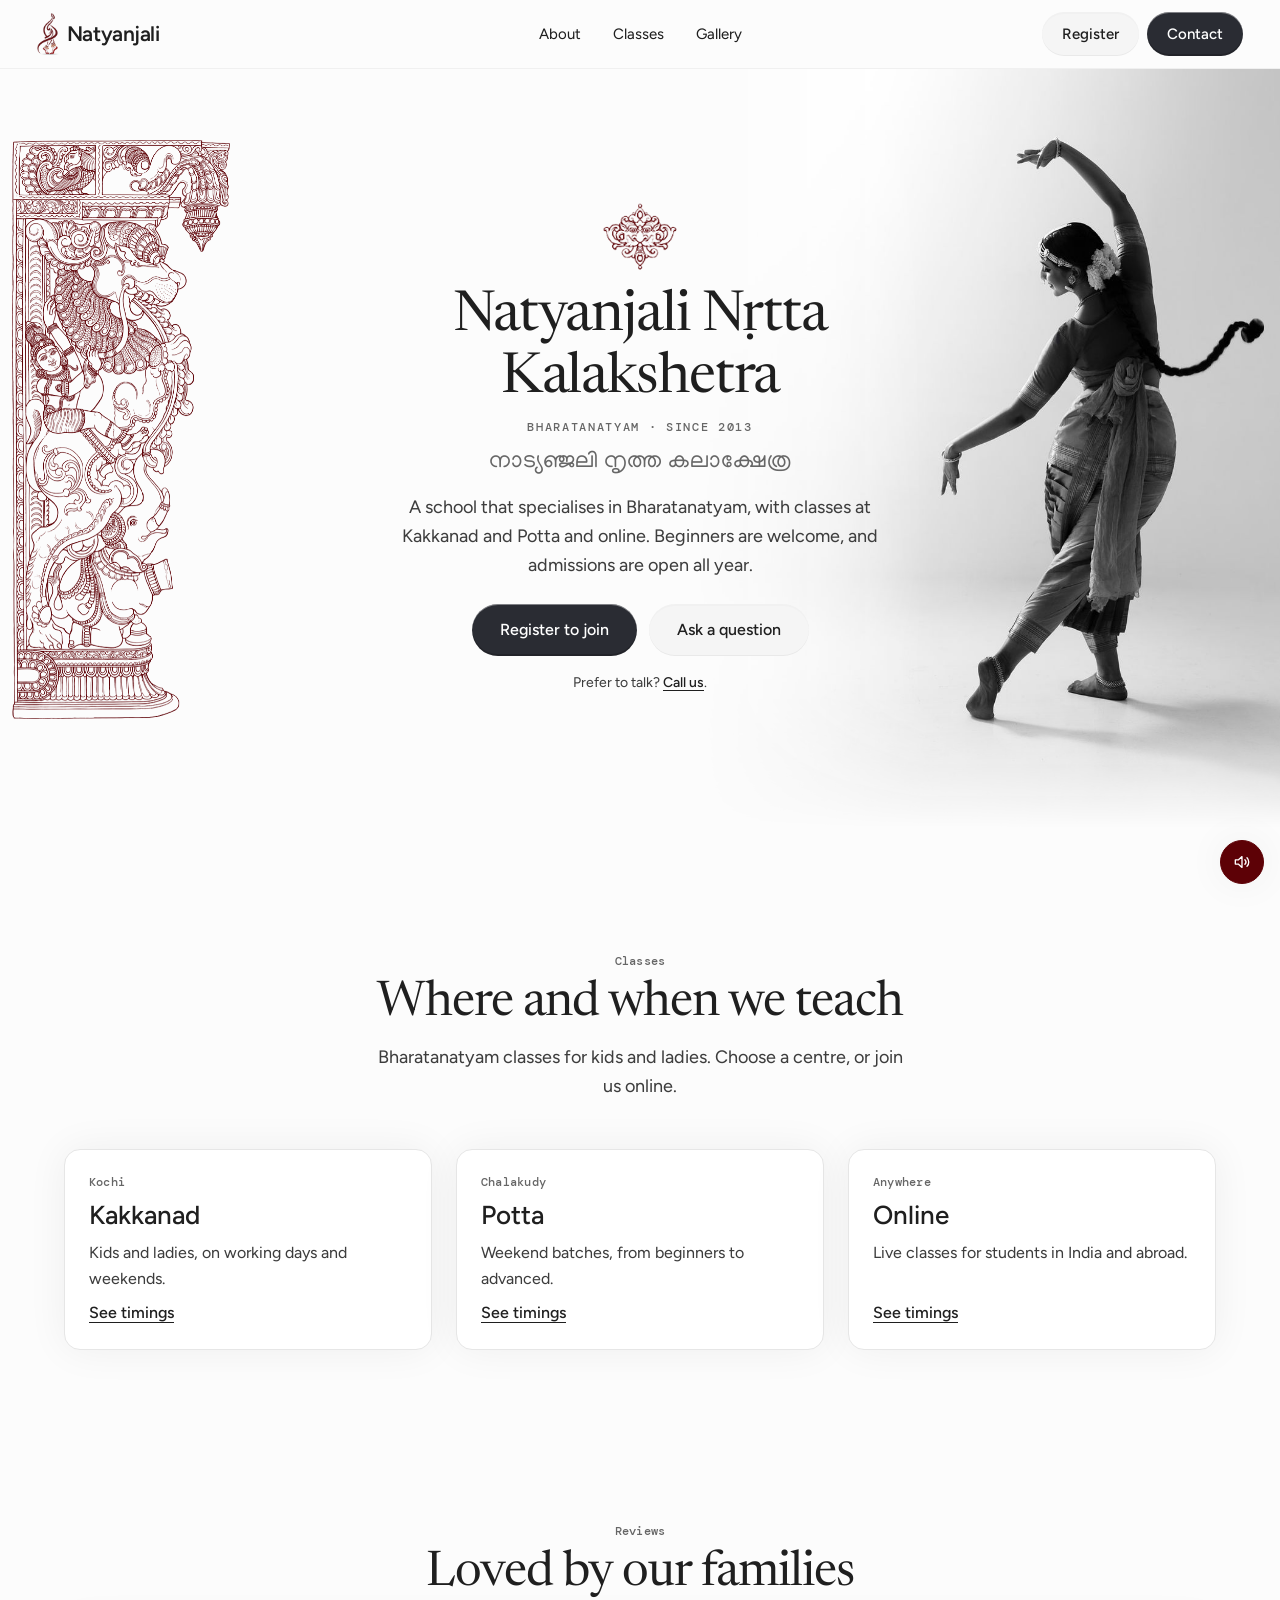
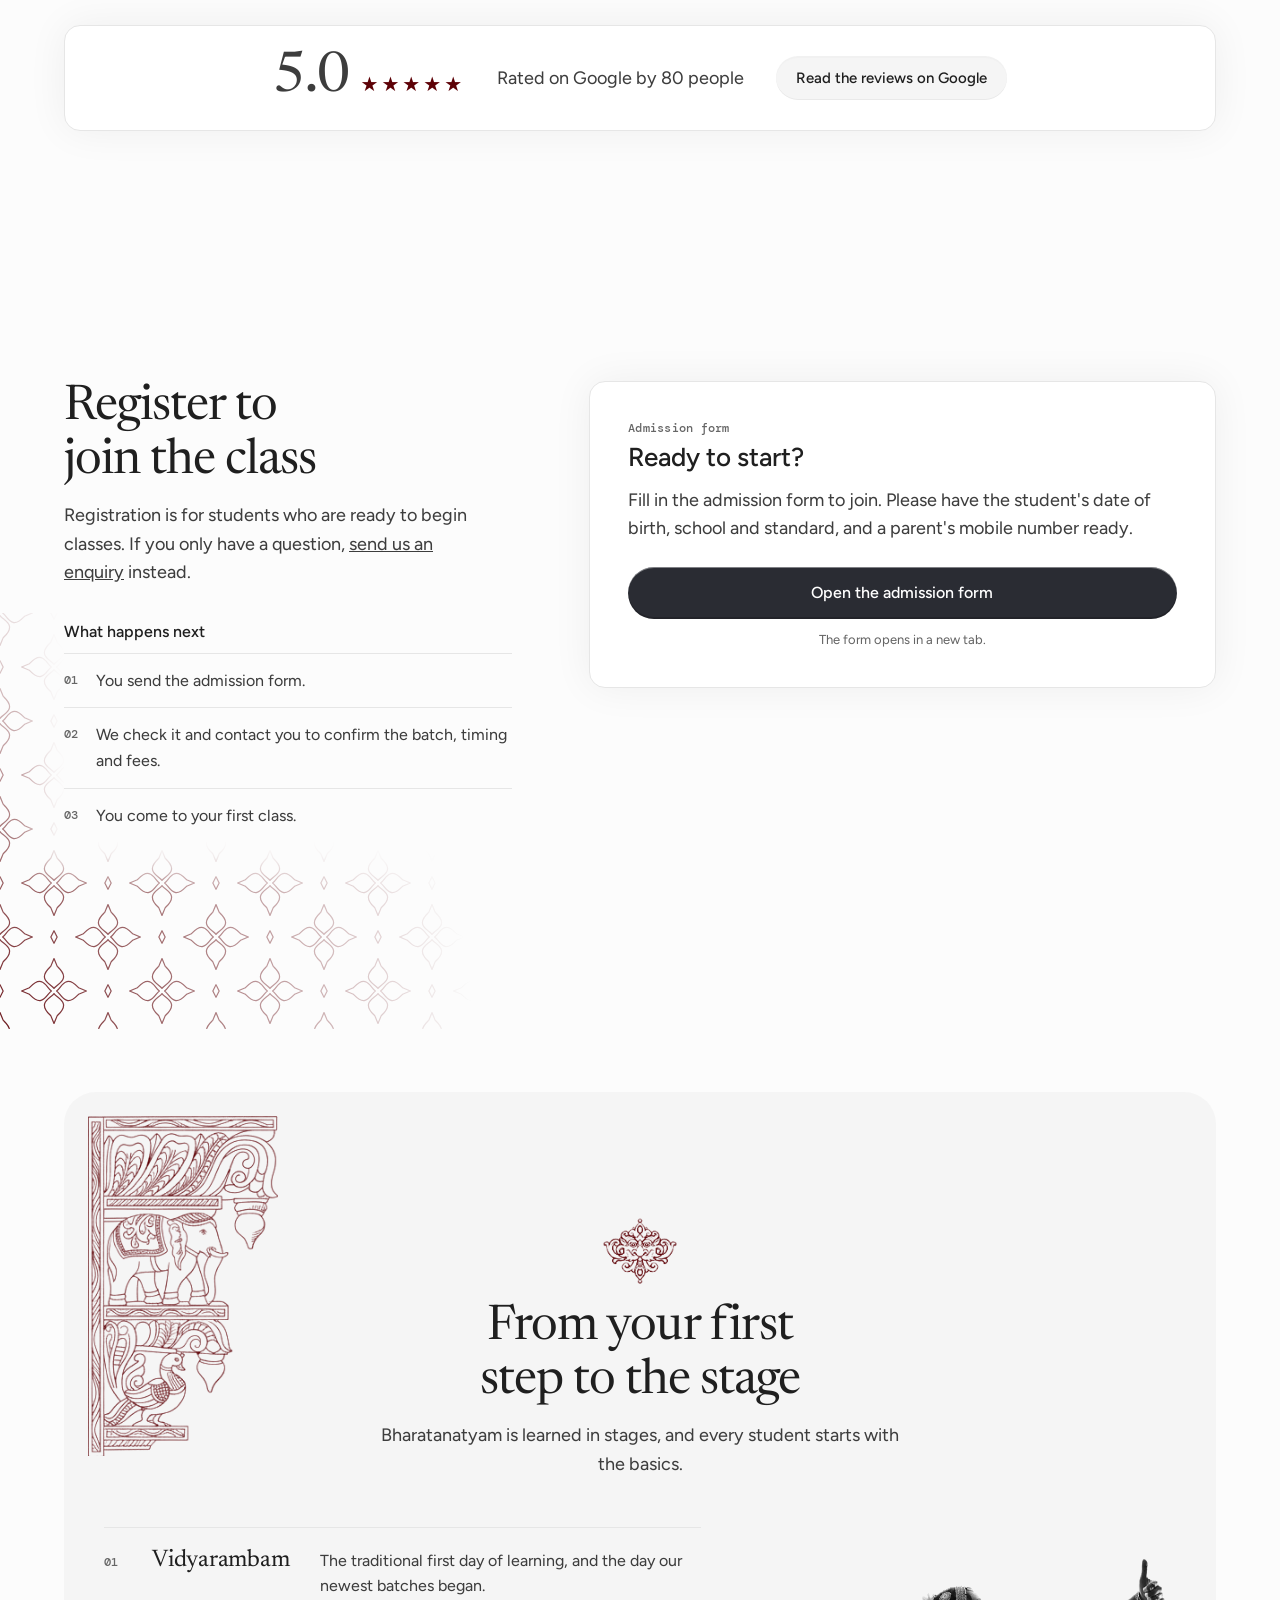
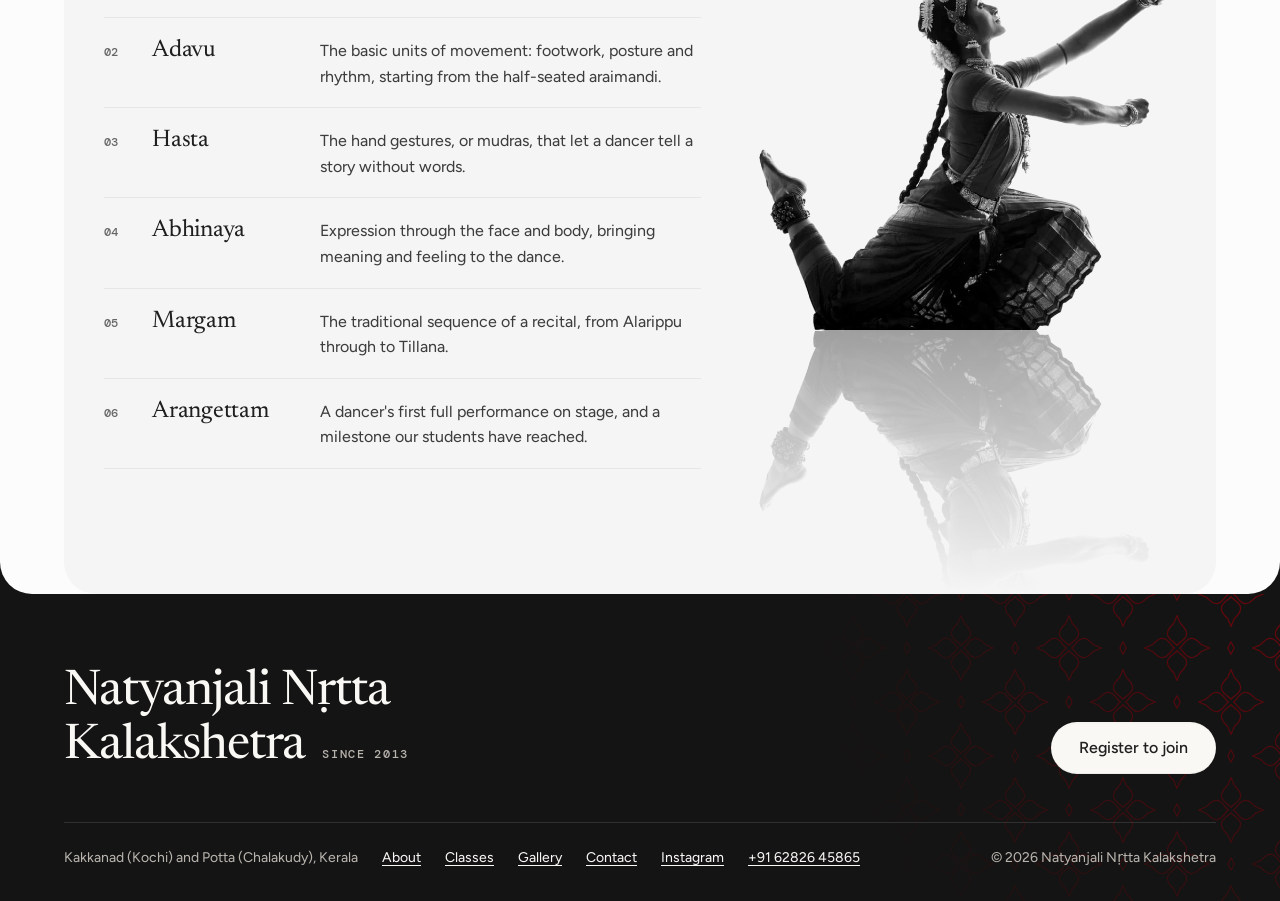
==== commit 4a49ba2f: "Illustrations and accents in the logo maroon instead of gold Co-Authored-By: Claude Sonnet 5.5 <nore" ====
--- a/index.html
+++ b/index.html
@@ -50,11 +50,11 @@
 
     <main id="top">
       <section class="hero">
-        <img class="hero-pillar" src="images/temple-pillar-gold.png" alt="" width="426" height="1131">
+        <img class="hero-pillar" src="images/temple-pillar.png" alt="" width="426" height="1131">
         <div class="wrap hero-inner">
           <div class="hero-text">
             <div class="ornament" aria-hidden="true">
-              <img src="images/ornament-gold.png" alt="" width="390" height="352">
+              <img src="images/ornament.png" alt="" width="390" height="352">
             </div>
             <h1 class="display">Natyanjali Nṛtta Kalakshetra</h1>
             <p class="since-label">Bharatanatyam · Since 2013</p>
@@ -275,11 +275,11 @@
 
       <div class="wrap about-journey">
         <section class="section journey-panel" id="journey" aria-labelledby="journey-title">
-          <img class="journey-bracket" src="images/temple-bracket-gold.png" alt="" width="212" height="380" loading="lazy">
+          <img class="journey-bracket" src="images/temple-bracket.png" alt="" width="212" height="380" loading="lazy">
           <div class="wrap">
             <div class="section-head">
               <div class="ornament" aria-hidden="true">
-                <img src="images/ornament-gold.png" alt="" width="390" height="352">
+                <img src="images/ornament.png" alt="" width="390" height="352">
               </div>
               <h2 class="title" id="journey-title">From your first step to the stage</h2>
               <p class="lede">Bharatanatyam is learned in stages, and every student starts with the basics.</p>
--- a/css/tokens.css
+++ b/css/tokens.css
@@ -33,7 +33,8 @@
   --danger: #b3261e;
 
   /* The footer rosette. The logo's disc in favicon.svg uses the same value. */
-  --gold-on-dark: #c9992e;
+  --accent: #5d0106;          /* the maroon of the school logo */
+  --accent-on-dark: #c4545b;  /* the same maroon, lifted so it shows on the dark footer and banner */
 
   /* Type families */
   --font-display: "Newsreader", "Noto Serif Malayalam", Georgia, serif;
--- a/css/site.css
+++ b/css/site.css
@@ -93,7 +93,7 @@
   line-height: 1.35;
 }
 
-/* The small gold ornament that sits above headings */
+/* The small ornament that sits above headings */
 .ornament {
   width: 76px;
   margin-inline: auto;
@@ -128,11 +128,11 @@
   box-shadow: var(--shadow-button-primary);
   color: #fff;
 }
-/* On hover the button fills with gold and the text turns dark, which keeps it readable (about 6:1). */
+/* On hover the button fills with the logo maroon and the text stays white (about 15:1). */
 .btn-primary:hover:not(.is-waiting) {
-  background: var(--gold-on-dark);
+  background: var(--accent);
   box-shadow: none;
-  color: var(--text);
+  color: #fff;
 }
 
 .btn-secondary {
@@ -212,7 +212,7 @@
 
 .hero-inner { position: relative; z-index: 1; padding-block: var(--space-7); }
 
-/* The gold temple pillar on the left balances the dancer on the right. Both are sized from the same
+/* The temple pillar on the left balances the dancer on the right. Both are sized from the same
    height (--hero-h) so the pillar always runs from her raised hand down to her feet. */
 .hero {
   --hero-h: min(calc(100svh - var(--nav-height)), 760px);
@@ -289,7 +289,7 @@
 .register-intro { position: sticky; top: calc(var(--nav-height) + var(--space-6)); }
 .register-intro .lede { margin-top: var(--space-3); }
 
-/* A soft clearing, so the gold pattern passes around this text and not through it */
+/* A soft clearing, so the pattern passes around this text and not through it */
 .register-intro { background: var(--surface); box-shadow: 0 0 28px 28px var(--surface); }
 
 .next-steps-title { margin-top: var(--space-6); margin-bottom: var(--space-2); color: var(--text); font-size: var(--text-body); font-weight: var(--weight-medium); }
@@ -431,7 +431,7 @@
   height: 52px;
   margin: 0 auto var(--space-4);
   border-radius: 50%;
-  background: linear-gradient(180deg, #d5650f 0%, #eaaf1c 100%);
+  background: var(--accent);
   color: #fff;
 }
 .done .heading { margin-bottom: var(--space-2); }
@@ -567,7 +567,7 @@
   cursor: pointer;
   transition: background-color var(--duration-fast) var(--ease-in-out), color var(--duration-fast) var(--ease-in-out);
 }
-.lightbox-button:hover { border-color: var(--gold-on-dark); background: var(--gold-on-dark); color: var(--text); }
+.lightbox-button:hover { border-color: var(--accent-on-dark); background: var(--accent); color: #fff; }
 .lightbox-button:focus-visible { outline: 2px solid #fff; outline-offset: 3px; }
 .lightbox-close { top: var(--space-4); right: var(--space-4); }
 .lightbox-prev { left: var(--space-4); top: 50%; transform: translateY(-50%); }
@@ -576,7 +576,7 @@
 /* A line at the top of every page, set with `announcement` in js/config.js */
 .announcement { padding: var(--space-2) var(--gutter); background: var(--ink); color: #fff; font-size: var(--text-small); text-align: center; }
 .announcement p { margin: 0 auto; max-width: var(--page-max); }
-.announcement a { color: var(--gold-on-dark); font-weight: var(--weight-medium); text-underline-offset: 3px; }
+.announcement a { color: var(--accent-on-dark); font-weight: var(--weight-medium); text-underline-offset: 3px; }
 
 /* Home page hero: the "Since 2013" label, the two buttons and the Call / WhatsApp line */
 .since-label { margin-top: var(--space-2); color: var(--text-3); font-family: var(--font-mono); font-size: var(--text-label); letter-spacing: 0.14em; text-transform: uppercase; }
@@ -601,7 +601,7 @@
 .glance-card .label { color: var(--text-3); }
 .glance-card p:not(.label) { flex: 1; color: var(--text-2); }
 .glance-link { color: var(--text); font-weight: var(--weight-medium); text-decoration: underline; text-underline-offset: 4px; }
-.glance-card:hover { border-color: var(--gold-on-dark); transform: translateY(-2px); }
+.glance-card:hover { border-color: var(--accent); transform: translateY(-2px); }
 .glance-card:focus-visible { outline: 2px solid var(--blue); outline-offset: 3px; }
 
 /* Classes page */
@@ -792,7 +792,7 @@
   mask-image: radial-gradient(circle at 0% 100%, #000 0%, transparent 72%);
 }
 
-/* The gold temple carving in the top-left corner of the learning stages panel */
+/* The temple carving in the top-left corner of the learning stages panel */
 .journey-bracket {
   position: absolute;
   top: var(--space-5);
@@ -981,7 +981,7 @@
   transition: background-color var(--duration-fast) var(--ease-in-out), color var(--duration-fast) var(--ease-in-out), border-color var(--duration-fast) var(--ease-in-out);
 }
 .sound-toggle svg { flex: none; }
-.sound-toggle[aria-pressed="true"] { border-color: var(--gold-on-dark); background: var(--gold-on-dark); color: var(--text); }
+.sound-toggle[aria-pressed="true"] { border-color: var(--accent); background: var(--accent); color: #fff; }
 
 /* Only one icon shows at a time */
 .sound-toggle [class^="ic-"] { display: none; }
@@ -1003,7 +1003,7 @@
 .sound-toggle:focus-visible[aria-pressed="false"] .ic-play { display: inline; }
 
 @media (hover: hover) {
-  .sound-toggle:hover { border-color: var(--gold-on-dark); color: var(--text); }
+  .sound-toggle:hover { border-color: var(--accent); color: var(--text); }
   .sound-toggle:hover .sound-label { max-width: 6rem; margin-left: 0.5rem; margin-right: 0.25rem; opacity: 1; }
   .sound-toggle:hover[aria-pressed="true"] .ic-playing,
   .sound-toggle:hover[aria-pressed="false"] .ic-muted { display: none; }
@@ -1041,7 +1041,7 @@
 .reviews .section-head { margin-bottom: var(--space-5); }
 .rating-card { display: flex; flex-wrap: wrap; align-items: center; justify-content: center; gap: var(--space-3) var(--space-6); padding: var(--space-5) var(--space-6); box-shadow: var(--shadow-card); }
 .rating-score { display: flex; align-items: baseline; gap: var(--space-3); font-family: var(--font-display); font-size: clamp(2.5rem, 6vw, 3.5rem); line-height: 1; letter-spacing: -0.02em; }
-.rating-stars { color: var(--gold-on-dark); font-family: var(--font-body); font-size: 1.25rem; letter-spacing: 0.15em; }
+.rating-stars { color: var(--accent); font-family: var(--font-body); font-size: 1.25rem; letter-spacing: 0.15em; }
 .rating-text { color: var(--text-2); font-size: var(--text-lede); }
 .testimonial-grid { display: grid; grid-template-columns: repeat(auto-fit, minmax(16rem, 1fr)); gap: var(--space-4); margin-top: var(--space-4); }
 .testimonial-grid:empty { display: none; }
